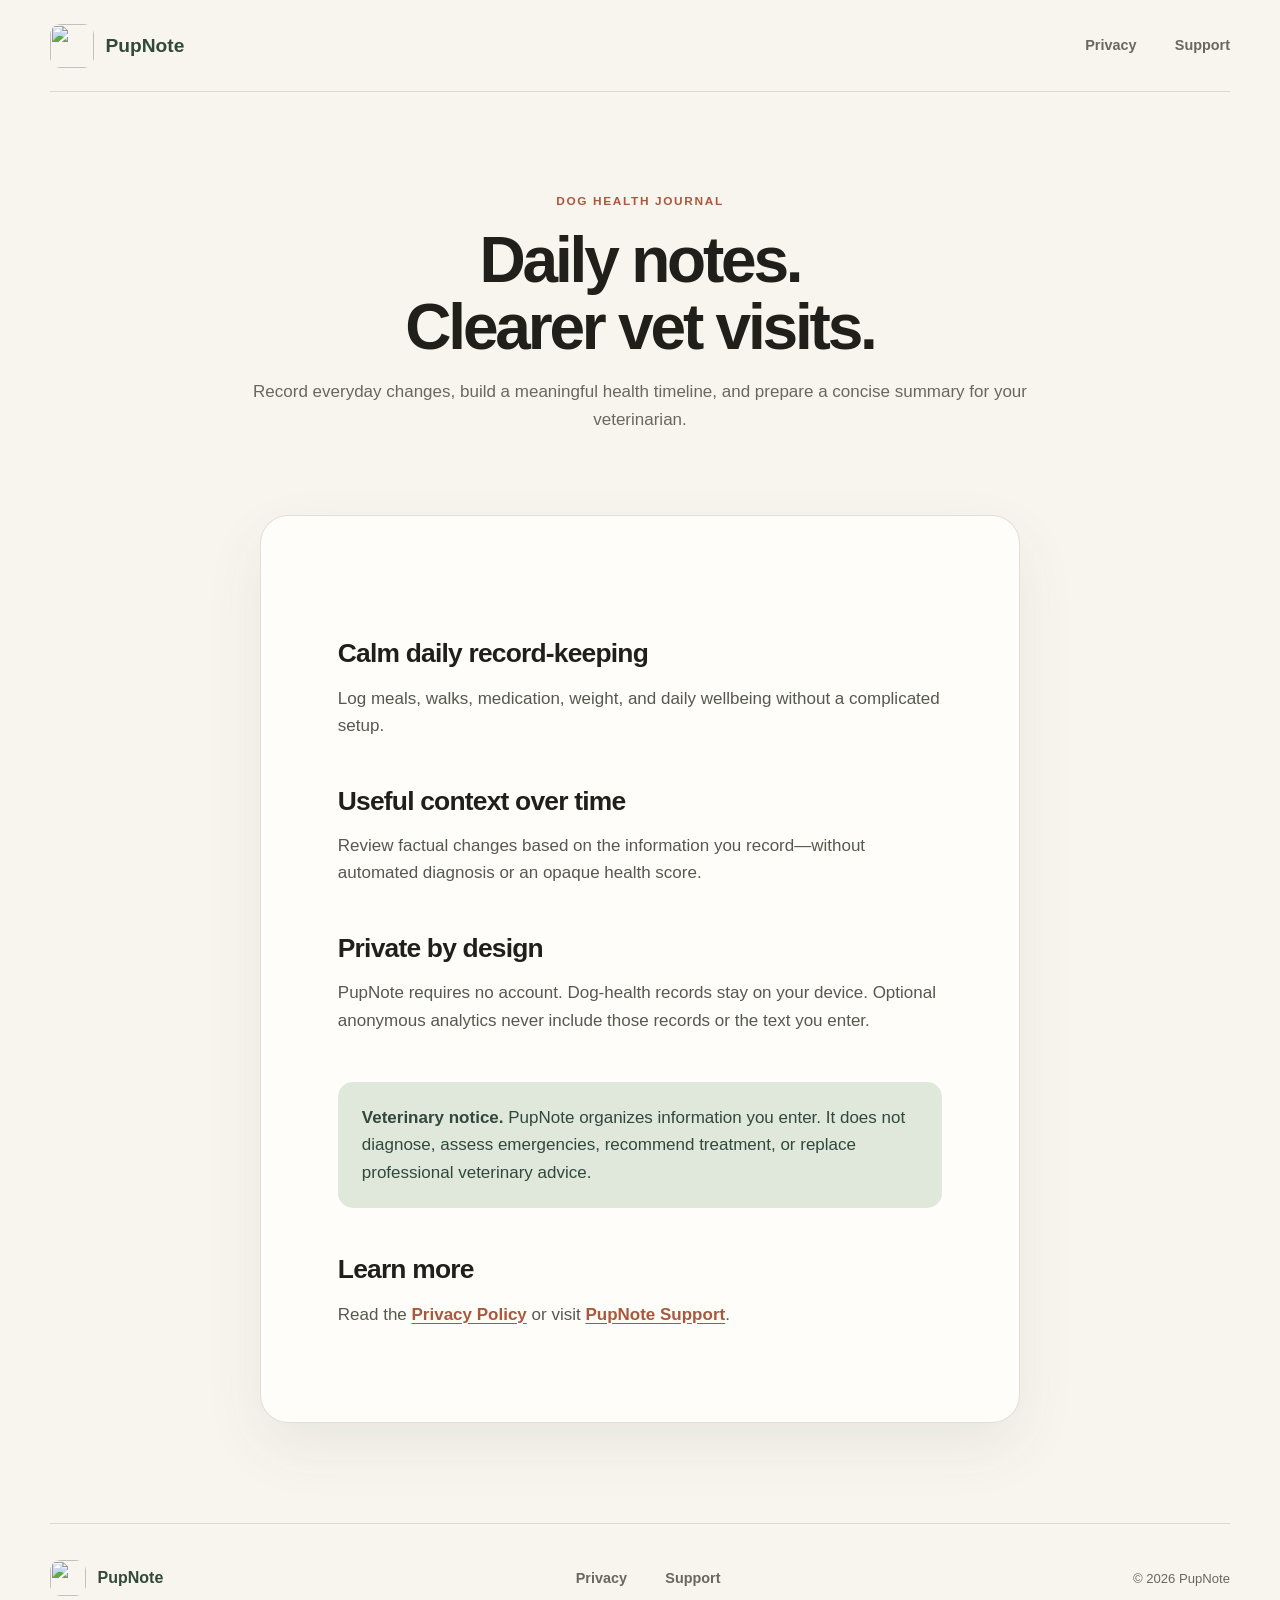
==== index.html @ dc1aa4c1 "Prep-Submission privacy and support" ====
<!doctype html>
<html lang="en">
<head>
  <meta charset="utf-8">
  <meta name="viewport" content="width=device-width, initial-scale=1">
  <meta name="theme-color" content="#f8f5ef">
  <meta name="description" content="PupNote is a calm, private dog health journal for daily notes and clearer veterinary visits.">
  <title>PupNote — Dog Health Journal</title>
  <link rel="icon" href="assets/pupnote-icon.png" type="image/png">
  <link rel="stylesheet" href="assets/styles.css">
</head>
<body>
  <a class="skip-link" href="#main">Skip to content</a>
  <header class="site-header">
    <a class="brand" href="./" aria-current="page"><img src="assets/pupnote-icon.png" alt="" width="44" height="44"><span>PupNote</span></a>
    <nav aria-label="Primary navigation"><a href="privacy/">Privacy</a><a href="support/">Support</a></nav>
  </header>
  <main id="main" class="document-shell">
    <header class="document-header">
      <p class="eyebrow">Dog health journal</p>
      <h1>Daily notes.<br>Clearer vet visits.</h1>
      <p>Record everyday changes, build a meaningful health timeline, and prepare a concise summary for your veterinarian.</p>
    </header>
    <article class="document">
      <h2>Calm daily record-keeping</h2>
      <p>Log meals, walks, medication, weight, and daily wellbeing without a complicated setup.</p>

      <h2>Useful context over time</h2>
      <p>Review factual changes based on the information you record—without automated diagnosis or an opaque health score.</p>

      <h2>Private by design</h2>
      <p>PupNote requires no account. Dog-health records stay on your device. Optional anonymous analytics never include those records or the text you enter.</p>

      <div class="note"><strong>Veterinary notice.</strong> PupNote organizes information you enter. It does not diagnose, assess emergencies, recommend treatment, or replace professional veterinary advice.</div>

      <h2>Learn more</h2>
      <p>Read the <a href="privacy/">Privacy Policy</a> or visit <a href="support/">PupNote Support</a>.</p>
    </article>
  </main>
  <footer><a class="brand footer-brand" href="./"><img src="assets/pupnote-icon.png" alt="" width="36" height="36"><span>PupNote</span></a><div class="footer-links"><a href="privacy/">Privacy</a><a href="support/">Support</a></div><p>© 2026 PupNote</p></footer>
</body>
</html>
---- assets/styles.css ----
:root{--cream:#f8f5ee;--paper:#fffdf9;--ink:#211f1a;--forest:#31483a;--sage:#718b70;--sage-soft:#dfe8da;--amber:#e69519;--amber-soft:#f8e2b7;--clay:#a9583b;--clay-soft:#f1d8cc;--muted:#69675f;--line:rgba(33,31,26,.13);--max:1180px;--display:"Avenir Next Rounded","SF Pro Rounded",-apple-system,sans-serif;--sans:-apple-system,BlinkMacSystemFont,"Segoe UI",sans-serif}
*{box-sizing:border-box}html{scroll-behavior:smooth}body{margin:0;color:var(--ink);background:var(--cream);font:17px/1.6 var(--sans);-webkit-font-smoothing:antialiased}a{color:inherit;text-underline-offset:.2em}img{display:block;max-width:100%}.skip-link{position:fixed;top:10px;left:10px;z-index:20;padding:.6rem 1rem;background:var(--ink);color:#fff;transform:translateY(-150%)}.skip-link:focus{transform:none}.site-header,footer{width:min(calc(100% - 48px),var(--max));margin:auto;display:flex;align-items:center;justify-content:space-between}.site-header{min-height:92px;border-bottom:1px solid var(--line)}.brand{display:inline-flex;align-items:center;gap:.72rem;color:var(--forest);text-decoration:none;font:750 1.2rem var(--display)}.brand img{border-radius:11px}.brand b{color:var(--amber)}.site-header nav,.footer-links{display:flex;gap:clamp(1.2rem,3vw,2.5rem)}.site-header nav a,.footer-links a{color:var(--muted);text-decoration:none;font-size:.9rem;font-weight:700}.site-header nav a:hover,.site-header nav a[aria-current=page],.footer-links a:hover{color:var(--clay)}
.hero{width:min(calc(100% - 48px),var(--max));margin:auto;min-height:760px;display:grid;grid-template-columns:1fr .85fr;align-items:center;gap:7vw;padding:70px 0 95px}.eyebrow{margin:0 0 1rem;color:var(--clay);font-size:.74rem;font-weight:850;letter-spacing:.14em;text-transform:uppercase}h1,h2,h3{font-family:var(--display);line-height:1.05}.hero h1{margin:0;font-size:clamp(4rem,8.2vw,7.1rem);letter-spacing:-.065em;font-weight:750}.hero h1 em,.closing h2 em{color:var(--amber);font-style:normal}.lede{max-width:650px;margin:2rem 0 0;color:var(--muted);font-size:clamp(1.08rem,2vw,1.32rem);line-height:1.55}.actions{display:flex;flex-wrap:wrap;align-items:center;gap:1.5rem;margin-top:2.2rem}.button{display:inline-block;padding:.92rem 1.2rem;border-radius:999px;background:var(--forest);color:#fff;font-size:.88rem;font-weight:780}.text-link{color:var(--forest);font-weight:780;text-decoration-thickness:1px}
.phone-stage{position:relative;display:grid;place-items:center;min-height:650px}.sun{position:absolute;border-radius:50%}.sun-one{width:530px;height:530px;background:var(--amber-soft)}.sun-two{width:230px;height:230px;right:-45px;top:15px;background:var(--clay-soft)}.phone{position:relative;z-index:2;width:330px;height:682px;overflow:hidden;padding:15px 18px 0;border:9px solid #282823;border-radius:47px;background:var(--paper);box-shadow:0 35px 70px rgba(49,72,58,.23),inset 0 0 0 1px #d8d5cd;font-size:11px}.phone-top{height:26px;display:flex;justify-content:space-between;align-items:flex-start;padding:0 8px;font-weight:750}.island{position:absolute;top:9px;left:50%;width:90px;height:25px;border-radius:20px;background:#252522;transform:translateX(-50%)}.app-head{display:flex;align-items:center;justify-content:space-between;margin:18px 3px 16px}.app-head p{margin:0;color:var(--muted);font-size:11px}.app-head h2{margin:2px 0 0;font-size:23px;letter-spacing:-.04em}.app-head img{width:45px;height:45px;border-radius:50%;object-fit:cover;border:3px solid #fff;box-shadow:0 2px 10px #c9c2b6}.next-card{padding:17px;border-radius:20px;background:var(--forest);color:#fff}.card-row{display:flex;justify-content:space-between;align-items:center}.mini-label,.section-label{font-size:8px;font-weight:850;letter-spacing:.12em}.status{padding:3px 7px;border-radius:20px;background:#e4eee1;color:var(--forest);font-size:8px;font-weight:800}.next-card h3{margin:17px 0 1px;font-size:19px}.next-card p{margin:0;color:#dce6de}.next-card button{width:100%;margin-top:14px;padding:9px;border:0;border-radius:10px;background:#fff;color:var(--forest);font-weight:800}.section-label{margin:17px 2px 9px;color:#827d72}.quick-grid{display:grid;grid-template-columns:repeat(4,1fr);gap:7px}.quick-grid span{height:63px;display:grid;place-items:center;padding:8px 2px;border:1px solid #ebe4d8;border-radius:14px;background:#fff;font-size:17px}.quick-grid b{font-size:8px}.care-row{display:flex;align-items:center;gap:9px;margin-bottom:7px;padding:10px;border-radius:13px;background:#f4f1e9}.care-row .care-icon{display:grid;place-items:center;width:28px;height:28px;border-radius:9px;background:var(--sage-soft);color:var(--forest);font-weight:900}.care-row .care-icon.amber{background:var(--amber-soft);color:#9d5f09}.care-row div{display:grid;flex:1}.care-row small{color:var(--muted)}.care-row time{color:var(--muted);font-size:9px}.tabbar{position:absolute;bottom:0;left:0;right:0;height:68px;display:grid;grid-template-columns:repeat(5,1fr);padding:8px 8px 4px;background:rgba(255,253,249,.96);border-top:1px solid #e8e2d7}.tabbar span{display:grid;place-items:center;color:#999287;font-size:15px}.tabbar b{font-size:7px}.tabbar .active{color:var(--amber)}
.trust-strip{display:grid;grid-template-columns:repeat(3,1fr);gap:1px;background:var(--forest);color:#fff}.trust-strip p{margin:0;padding:2rem max(1.5rem,calc((100vw - var(--max))/6));border-right:1px solid rgba(255,255,255,.15)}.trust-strip strong,.trust-strip span{display:block}.trust-strip strong{font:750 1.15rem var(--display)}.trust-strip span{margin-top:.25rem;color:#d9e3da;font-size:.86rem}.section{width:min(calc(100% - 48px),var(--max));margin:auto;padding:125px 0}.section-heading{display:grid;grid-template-columns:1.1fr .75fr;gap:7rem;align-items:end}.section-heading h2,.flow-copy h2,.privacy-callout h2,.closing h2,.document-header h1{margin:0;font-size:clamp(2.8rem,5vw,4.7rem);letter-spacing:-.05em}.section-heading>p{margin:0;color:var(--muted)}.feature-grid{display:grid;grid-template-columns:repeat(3,1fr);gap:1.3rem;margin-top:4.5rem}.feature-card{min-height:400px;padding:2rem;border-radius:28px;display:flex;flex-direction:column}.feature-card.sage{background:var(--sage-soft)}.feature-card.amber{background:var(--amber-soft)}.feature-card.clay{background:var(--clay-soft)}.number{font-size:.72rem;font-weight:850;letter-spacing:.12em;color:var(--forest)}.feature-icon{margin:auto 0 1rem;font:500 3rem var(--display)}.feature-card h3{margin:0 0 .8rem;font-size:1.9rem;letter-spacing:-.035em}.feature-card p{margin:0;color:#56584f;font-size:.94rem}.flow-section{padding:115px max(24px,calc((100vw - var(--max))/2));display:grid;grid-template-columns:1fr 1fr;gap:8rem;background:#fffdf9}.flow-copy p:last-child{max-width:500px;color:var(--muted)}.flow-list{list-style:none;margin:0;padding:0}.flow-list li{display:flex;gap:1.2rem;padding:1.5rem 0;border-bottom:1px solid var(--line)}.flow-list li>span{display:grid;place-items:center;flex:0 0 42px;height:42px;border-radius:50%;background:var(--amber-soft);color:#8c5307;font-weight:850}.flow-list strong{font:750 1.25rem var(--display)}.flow-list p{margin:.2rem 0 0;color:var(--muted);font-size:.94rem}.privacy-callout{padding:110px max(24px,calc((100vw - var(--max))/2));background:var(--sage-soft);display:grid;grid-template-columns:.8fr 1fr;gap:8rem;align-items:center}.privacy-callout>div:last-child{max-width:570px}.privacy-callout>div:last-child>p:not(.eyebrow){color:#51574f}.privacy-art{position:relative;width:min(100%,390px);aspect-ratio:1;margin:auto}.privacy-art img{width:100%;height:100%;object-fit:cover;border-radius:50%;filter:saturate(.8)}.privacy-art span{position:absolute;right:-30px;bottom:15px;display:grid;place-items:center;width:130px;height:130px;border-radius:50%;background:var(--clay);color:#fff;text-align:center;font:750 1.1rem/1.15 var(--display);transform:rotate(7deg)}.closing{padding:130px 24px;text-align:center}.closing img{margin:0 auto 1.5rem;border-radius:23px}.closing h2{max-width:720px;margin:0 auto}.closing>p:last-child{color:var(--muted)}footer{min-height:110px;border-top:1px solid var(--line);color:var(--muted);font-size:.82rem}.footer-brand{font-size:1rem}
.document-shell{padding-bottom:100px}.document-header{width:min(calc(100% - 48px),850px);margin:auto;padding:100px 0 65px;text-align:center}.document-header>p:last-child{color:var(--muted)}.document{width:min(calc(100% - 48px),760px);margin:auto;padding:clamp(2rem,6vw,5rem);background:var(--paper);border:1px solid var(--line);border-radius:28px;box-shadow:0 24px 60px rgba(49,72,58,.08)}.document .summary{margin:0 0 3rem;padding-bottom:2.5rem;border-bottom:1px solid var(--line);color:var(--forest);font:1.3rem/1.55 var(--display)}.document h2{margin:3rem 0 .75rem;font-size:1.65rem;letter-spacing:-.03em}.document p{color:#555950}.document a{color:var(--clay);font-weight:750}.note{margin-top:3rem;padding:1.4rem 1.5rem;border-radius:15px;background:var(--sage-soft);color:var(--forest)}
@media(max-width:850px){.hero{grid-template-columns:1fr;padding-top:65px}.hero-copy{text-align:center}.lede{margin-left:auto;margin-right:auto}.actions{justify-content:center}.phone-stage{min-height:700px}.trust-strip,.feature-grid,.section-heading,.flow-section,.privacy-callout{grid-template-columns:1fr}.section-heading,.flow-section,.privacy-callout{gap:2.5rem}.trust-strip p{border-right:0;border-bottom:1px solid rgba(255,255,255,.15)}.section{padding:90px 0}.feature-card{min-height:300px}.privacy-art{width:min(78vw,390px)}}
@media(max-width:580px){.site-header,footer,.hero,.section{width:min(calc(100% - 32px),var(--max))}.site-header{min-height:76px}.brand span{font-size:.95rem}.site-header nav{gap:.8rem}.site-header nav a:first-child{display:none}.hero h1{font-size:clamp(3.7rem,18vw,5.3rem)}.phone-stage{min-height:610px;transform:scale(.88);margin:-35px 0}.sun-one{width:430px;height:430px}.feature-card{min-height:275px}.privacy-art span{right:-5px;width:105px;height:105px;font-size:.9rem}footer{padding:1.5rem 0;flex-wrap:wrap;gap:1rem 2rem}footer>p{flex-basis:100%;margin:0}.document-header{padding:70px 0 45px}.document{width:min(calc(100% - 24px),760px);padding:2rem 1.35rem;border-radius:20px}}
@media(prefers-reduced-motion:reduce){html{scroll-behavior:auto}}
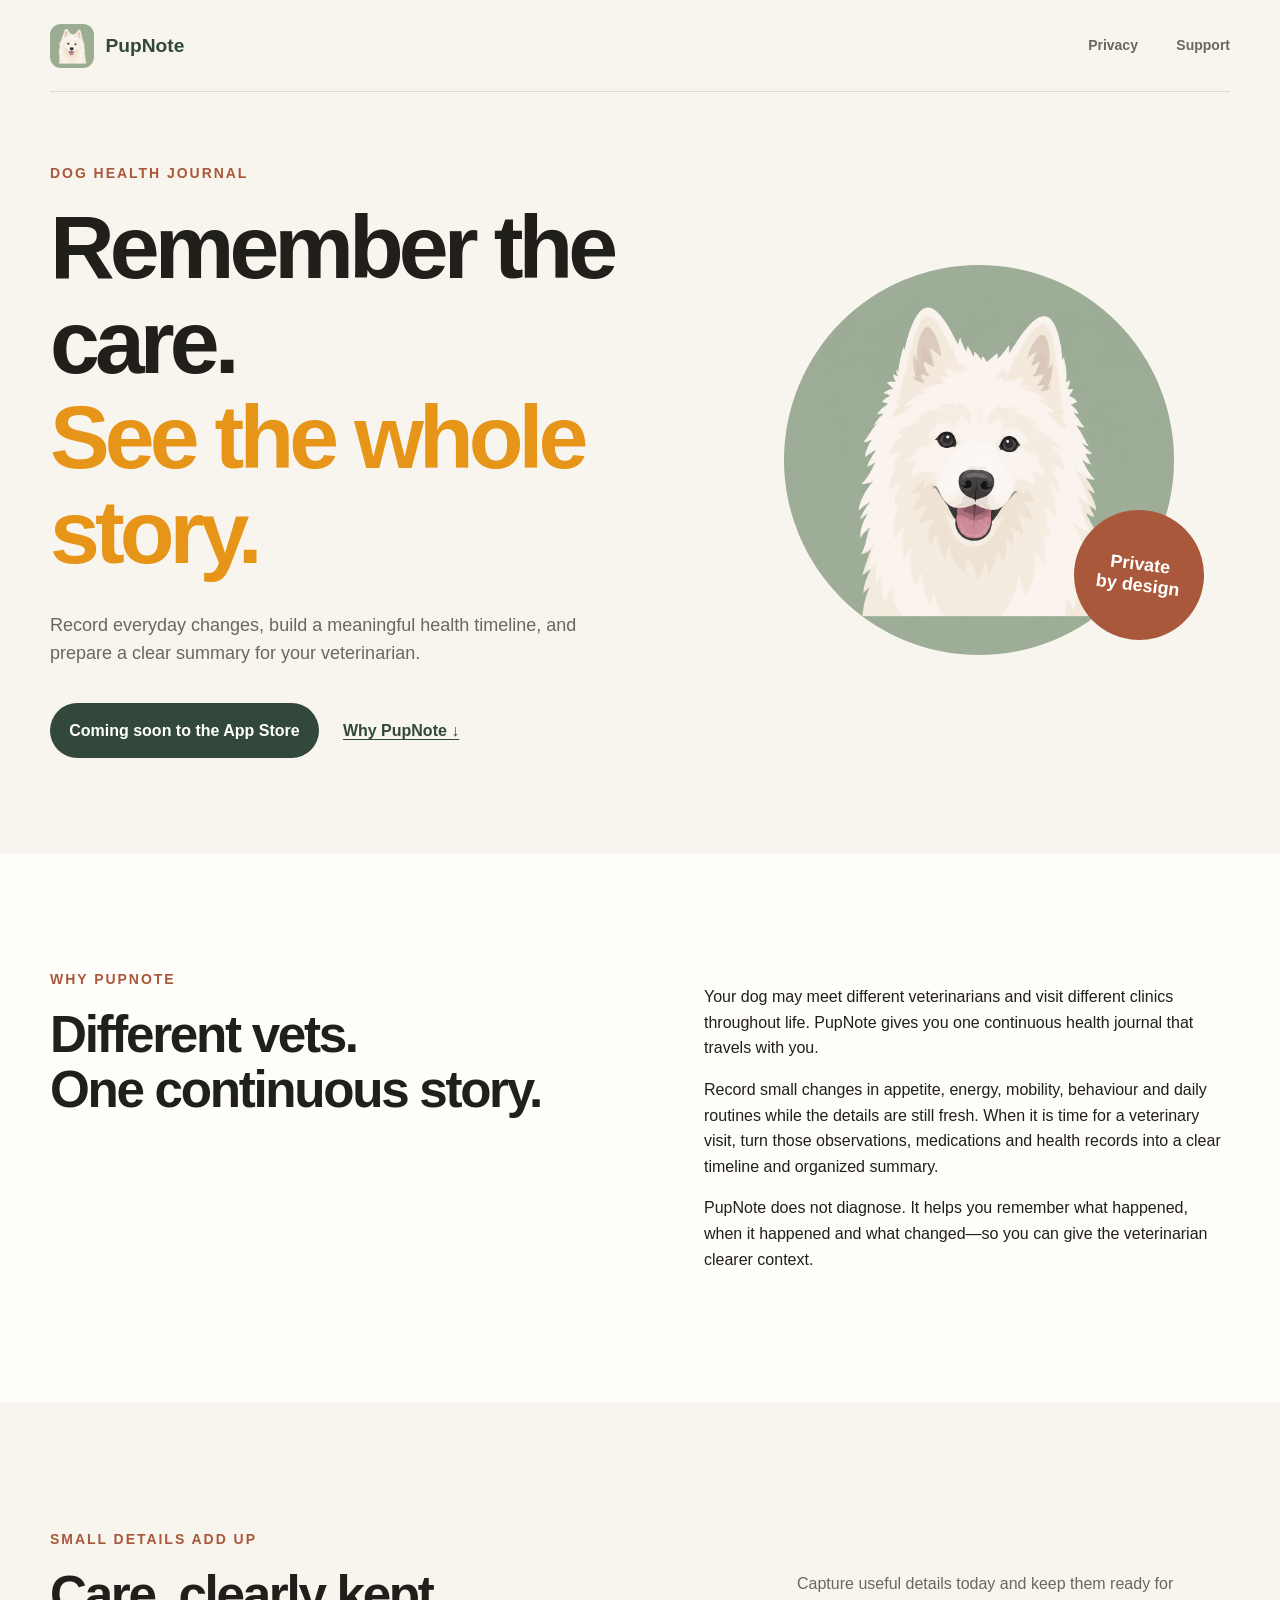
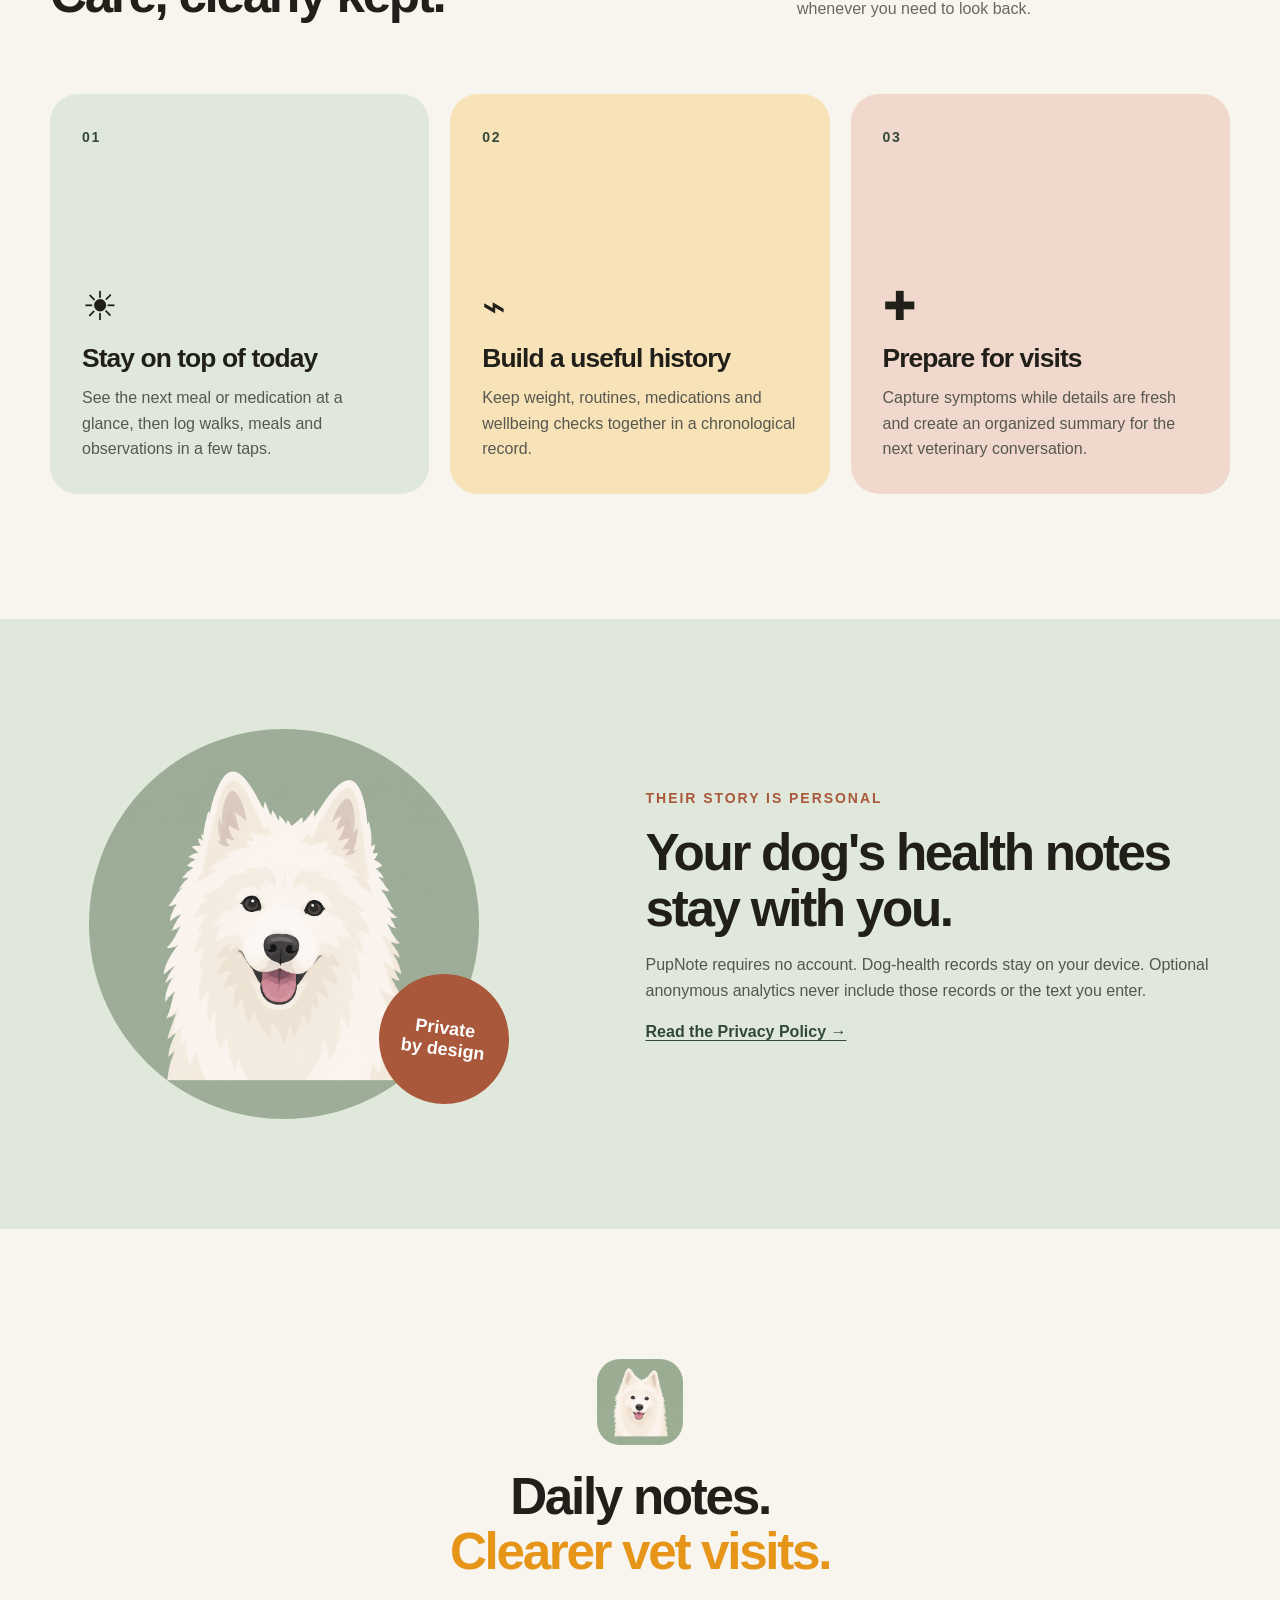
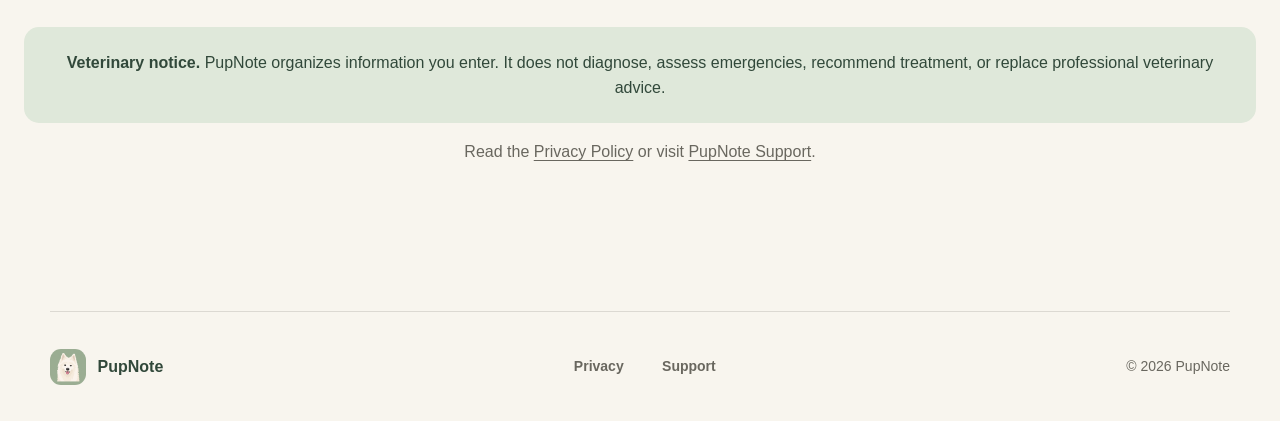
==== commit ae1164ad: "Refine PupNote landing page" ====
--- a/index.html
+++ b/index.html
@@ -15,27 +15,84 @@
     <a class="brand" href="./" aria-current="page"><img src="assets/pupnote-icon.png" alt="" width="44" height="44"><span>PupNote</span></a>
     <nav aria-label="Primary navigation"><a href="privacy/">Privacy</a><a href="support/">Support</a></nav>
   </header>
-  <main id="main" class="document-shell">
-    <header class="document-header">
-      <p class="eyebrow">Dog health journal</p>
-      <h1>Daily notes.<br>Clearer vet visits.</h1>
-      <p>Record everyday changes, build a meaningful health timeline, and prepare a concise summary for your veterinarian.</p>
-    </header>
-    <article class="document">
-      <h2>Calm daily record-keeping</h2>
-      <p>Log meals, walks, medication, weight, and daily wellbeing without a complicated setup.</p>
+  <main id="main">
+    <section class="hero" aria-labelledby="hero-title">
+      <div class="hero-copy">
+        <p class="eyebrow">Dog health journal</p>
+        <h1 id="hero-title">Remember the care.<br><em>See the whole story.</em></h1>
+        <p class="lede">Record everyday changes, build a meaningful health timeline, and prepare a clear summary for your veterinarian.</p>
+        <div class="actions">
+          <span class="button">Coming soon to the App Store</span>
+          <a class="text-link" href="#why">Why PupNote ↓</a>
+        </div>
+      </div>
+      <div class="privacy-art">
+        <img src="assets/samoyed.png" alt="Illustration of a white Samoyed">
+        <span>Private<br>by design</span>
+      </div>
+    </section>
 
-      <h2>Useful context over time</h2>
-      <p>Review factual changes based on the information you record—without automated diagnosis or an opaque health score.</p>
+    <section id="why" class="flow-section" aria-labelledby="why-title">
+      <div class="flow-copy">
+        <p class="eyebrow">Why PupNote</p>
+        <h2 id="why-title">Different vets.<br>One continuous story.</h2>
+      </div>
+      <div>
+        <p>Your dog may meet different veterinarians and visit different clinics throughout life. PupNote gives you one continuous health journal that travels with you.</p>
+        <p>Record small changes in appetite, energy, mobility, behaviour and daily routines while the details are still fresh. When it is time for a veterinary visit, turn those observations, medications and health records into a clear timeline and organized summary.</p>
+        <p>PupNote does not diagnose. It helps you remember what happened, when it happened and what changed—so you can give the veterinarian clearer context.</p>
+      </div>
+    </section>
 
-      <h2>Private by design</h2>
-      <p>PupNote requires no account. Dog-health records stay on your device. Optional anonymous analytics never include those records or the text you enter.</p>
+    <section class="section" aria-labelledby="benefits-title">
+      <div class="section-heading">
+        <div>
+          <p class="eyebrow">Small details add up</p>
+          <h2 id="benefits-title">Care, clearly kept.</h2>
+        </div>
+        <p>Capture useful details today and keep them ready for whenever you need to look back.</p>
+      </div>
+      <div class="feature-grid">
+        <article class="feature-card sage">
+          <span class="number">01</span>
+          <span class="feature-icon" aria-hidden="true">☀</span>
+          <h3>Stay on top of today</h3>
+          <p>See the next meal or medication at a glance, then log walks, meals and observations in a few taps.</p>
+        </article>
+        <article class="feature-card amber">
+          <span class="number">02</span>
+          <span class="feature-icon" aria-hidden="true">⌁</span>
+          <h3>Build a useful history</h3>
+          <p>Keep weight, routines, medications and wellbeing checks together in a chronological record.</p>
+        </article>
+        <article class="feature-card clay">
+          <span class="number">03</span>
+          <span class="feature-icon" aria-hidden="true">✚</span>
+          <h3>Prepare for visits</h3>
+          <p>Capture symptoms while details are fresh and create an organized summary for the next veterinary conversation.</p>
+        </article>
+      </div>
+    </section>
 
+    <section class="privacy-callout" aria-labelledby="privacy-title">
+      <div class="privacy-art">
+        <img src="assets/samoyed.png" alt="Illustration of a white Samoyed">
+        <span>Private<br>by design</span>
+      </div>
+      <div>
+        <p class="eyebrow">Their story is personal</p>
+        <h2 id="privacy-title">Your dog's health notes stay with you.</h2>
+        <p>PupNote requires no account. Dog-health records stay on your device. Optional anonymous analytics never include those records or the text you enter.</p>
+        <p><a class="text-link" href="privacy/">Read the Privacy Policy →</a></p>
+      </div>
+    </section>
+
+    <section class="closing" aria-labelledby="closing-title">
+      <img src="assets/pupnote-icon.png" alt="" width="86" height="86">
+      <h2 id="closing-title">Daily notes.<br><em>Clearer vet visits.</em></h2>
       <div class="note"><strong>Veterinary notice.</strong> PupNote organizes information you enter. It does not diagnose, assess emergencies, recommend treatment, or replace professional veterinary advice.</div>
-
-      <h2>Learn more</h2>
       <p>Read the <a href="privacy/">Privacy Policy</a> or visit <a href="support/">PupNote Support</a>.</p>
-    </article>
+    </section>
   </main>
   <footer><a class="brand footer-brand" href="./"><img src="assets/pupnote-icon.png" alt="" width="36" height="36"><span>PupNote</span></a><div class="footer-links"><a href="privacy/">Privacy</a><a href="support/">Support</a></div><p>© 2026 PupNote</p></footer>
 </body>
--- a/assets/styles.css
+++ b/assets/styles.css
@@ -4,6 +4,21 @@
 .phone-stage{position:relative;display:grid;place-items:center;min-height:650px}.sun{position:absolute;border-radius:50%}.sun-one{width:530px;height:530px;background:var(--amber-soft)}.sun-two{width:230px;height:230px;right:-45px;top:15px;background:var(--clay-soft)}.phone{position:relative;z-index:2;width:330px;height:682px;overflow:hidden;padding:15px 18px 0;border:9px solid #282823;border-radius:47px;background:var(--paper);box-shadow:0 35px 70px rgba(49,72,58,.23),inset 0 0 0 1px #d8d5cd;font-size:11px}.phone-top{height:26px;display:flex;justify-content:space-between;align-items:flex-start;padding:0 8px;font-weight:750}.island{position:absolute;top:9px;left:50%;width:90px;height:25px;border-radius:20px;background:#252522;transform:translateX(-50%)}.app-head{display:flex;align-items:center;justify-content:space-between;margin:18px 3px 16px}.app-head p{margin:0;color:var(--muted);font-size:11px}.app-head h2{margin:2px 0 0;font-size:23px;letter-spacing:-.04em}.app-head img{width:45px;height:45px;border-radius:50%;object-fit:cover;border:3px solid #fff;box-shadow:0 2px 10px #c9c2b6}.next-card{padding:17px;border-radius:20px;background:var(--forest);color:#fff}.card-row{display:flex;justify-content:space-between;align-items:center}.mini-label,.section-label{font-size:8px;font-weight:850;letter-spacing:.12em}.status{padding:3px 7px;border-radius:20px;background:#e4eee1;color:var(--forest);font-size:8px;font-weight:800}.next-card h3{margin:17px 0 1px;font-size:19px}.next-card p{margin:0;color:#dce6de}.next-card button{width:100%;margin-top:14px;padding:9px;border:0;border-radius:10px;background:#fff;color:var(--forest);font-weight:800}.section-label{margin:17px 2px 9px;color:#827d72}.quick-grid{display:grid;grid-template-columns:repeat(4,1fr);gap:7px}.quick-grid span{height:63px;display:grid;place-items:center;padding:8px 2px;border:1px solid #ebe4d8;border-radius:14px;background:#fff;font-size:17px}.quick-grid b{font-size:8px}.care-row{display:flex;align-items:center;gap:9px;margin-bottom:7px;padding:10px;border-radius:13px;background:#f4f1e9}.care-row .care-icon{display:grid;place-items:center;width:28px;height:28px;border-radius:9px;background:var(--sage-soft);color:var(--forest);font-weight:900}.care-row .care-icon.amber{background:var(--amber-soft);color:#9d5f09}.care-row div{display:grid;flex:1}.care-row small{color:var(--muted)}.care-row time{color:var(--muted);font-size:9px}.tabbar{position:absolute;bottom:0;left:0;right:0;height:68px;display:grid;grid-template-columns:repeat(5,1fr);padding:8px 8px 4px;background:rgba(255,253,249,.96);border-top:1px solid #e8e2d7}.tabbar span{display:grid;place-items:center;color:#999287;font-size:15px}.tabbar b{font-size:7px}.tabbar .active{color:var(--amber)}
 .trust-strip{display:grid;grid-template-columns:repeat(3,1fr);gap:1px;background:var(--forest);color:#fff}.trust-strip p{margin:0;padding:2rem max(1.5rem,calc((100vw - var(--max))/6));border-right:1px solid rgba(255,255,255,.15)}.trust-strip strong,.trust-strip span{display:block}.trust-strip strong{font:750 1.15rem var(--display)}.trust-strip span{margin-top:.25rem;color:#d9e3da;font-size:.86rem}.section{width:min(calc(100% - 48px),var(--max));margin:auto;padding:125px 0}.section-heading{display:grid;grid-template-columns:1.1fr .75fr;gap:7rem;align-items:end}.section-heading h2,.flow-copy h2,.privacy-callout h2,.closing h2,.document-header h1{margin:0;font-size:clamp(2.8rem,5vw,4.7rem);letter-spacing:-.05em}.section-heading>p{margin:0;color:var(--muted)}.feature-grid{display:grid;grid-template-columns:repeat(3,1fr);gap:1.3rem;margin-top:4.5rem}.feature-card{min-height:400px;padding:2rem;border-radius:28px;display:flex;flex-direction:column}.feature-card.sage{background:var(--sage-soft)}.feature-card.amber{background:var(--amber-soft)}.feature-card.clay{background:var(--clay-soft)}.number{font-size:.72rem;font-weight:850;letter-spacing:.12em;color:var(--forest)}.feature-icon{margin:auto 0 1rem;font:500 3rem var(--display)}.feature-card h3{margin:0 0 .8rem;font-size:1.9rem;letter-spacing:-.035em}.feature-card p{margin:0;color:#56584f;font-size:.94rem}.flow-section{padding:115px max(24px,calc((100vw - var(--max))/2));display:grid;grid-template-columns:1fr 1fr;gap:8rem;background:#fffdf9}.flow-copy p:last-child{max-width:500px;color:var(--muted)}.flow-list{list-style:none;margin:0;padding:0}.flow-list li{display:flex;gap:1.2rem;padding:1.5rem 0;border-bottom:1px solid var(--line)}.flow-list li>span{display:grid;place-items:center;flex:0 0 42px;height:42px;border-radius:50%;background:var(--amber-soft);color:#8c5307;font-weight:850}.flow-list strong{font:750 1.25rem var(--display)}.flow-list p{margin:.2rem 0 0;color:var(--muted);font-size:.94rem}.privacy-callout{padding:110px max(24px,calc((100vw - var(--max))/2));background:var(--sage-soft);display:grid;grid-template-columns:.8fr 1fr;gap:8rem;align-items:center}.privacy-callout>div:last-child{max-width:570px}.privacy-callout>div:last-child>p:not(.eyebrow){color:#51574f}.privacy-art{position:relative;width:min(100%,390px);aspect-ratio:1;margin:auto}.privacy-art img{width:100%;height:100%;object-fit:cover;border-radius:50%;filter:saturate(.8)}.privacy-art span{position:absolute;right:-30px;bottom:15px;display:grid;place-items:center;width:130px;height:130px;border-radius:50%;background:var(--clay);color:#fff;text-align:center;font:750 1.1rem/1.15 var(--display);transform:rotate(7deg)}.closing{padding:130px 24px;text-align:center}.closing img{margin:0 auto 1.5rem;border-radius:23px}.closing h2{max-width:720px;margin:0 auto}.closing>p:last-child{color:var(--muted)}footer{min-height:110px;border-top:1px solid var(--line);color:var(--muted);font-size:.82rem}.footer-brand{font-size:1rem}
 .document-shell{padding-bottom:100px}.document-header{width:min(calc(100% - 48px),850px);margin:auto;padding:100px 0 65px;text-align:center}.document-header>p:last-child{color:var(--muted)}.document{width:min(calc(100% - 48px),760px);margin:auto;padding:clamp(2rem,6vw,5rem);background:var(--paper);border:1px solid var(--line);border-radius:28px;box-shadow:0 24px 60px rgba(49,72,58,.08)}.document .summary{margin:0 0 3rem;padding-bottom:2.5rem;border-bottom:1px solid var(--line);color:var(--forest);font:1.3rem/1.55 var(--display)}.document h2{margin:3rem 0 .75rem;font-size:1.65rem;letter-spacing:-.03em}.document p{color:#555950}.document a{color:var(--clay);font-weight:750}.note{margin-top:3rem;padding:1.4rem 1.5rem;border-radius:15px;background:var(--sage-soft);color:var(--forest)}
-@media(max-width:850px){.hero{grid-template-columns:1fr;padding-top:65px}.hero-copy{text-align:center}.lede{margin-left:auto;margin-right:auto}.actions{justify-content:center}.phone-stage{min-height:700px}.trust-strip,.feature-grid,.section-heading,.flow-section,.privacy-callout{grid-template-columns:1fr}.section-heading,.flow-section,.privacy-callout{gap:2.5rem}.trust-strip p{border-right:0;border-bottom:1px solid rgba(255,255,255,.15)}.section{padding:90px 0}.feature-card{min-height:300px}.privacy-art{width:min(78vw,390px)}}
-@media(max-width:580px){.site-header,footer,.hero,.section{width:min(calc(100% - 32px),var(--max))}.site-header{min-height:76px}.brand span{font-size:.95rem}.site-header nav{gap:.8rem}.site-header nav a:first-child{display:none}.hero h1{font-size:clamp(3.7rem,18vw,5.3rem)}.phone-stage{min-height:610px;transform:scale(.88);margin:-35px 0}.sun-one{width:430px;height:430px}.feature-card{min-height:275px}.privacy-art span{right:-5px;width:105px;height:105px;font-size:.9rem}footer{padding:1.5rem 0;flex-wrap:wrap;gap:1rem 2rem}footer>p{flex-basis:100%;margin:0}.document-header{padding:70px 0 45px}.document{width:min(calc(100% - 24px),760px);padding:2rem 1.35rem;border-radius:20px}}
+@media(max-width:850px){.hero{grid-template-columns:1fr;padding-top:65px}.hero-copy{text-align:center}.lede{margin-left:auto;margin-right:auto}.actions{justify-content:center}.phone-stage{min-height:700px}.trust-strip,.feature-grid,.section-heading,.flow-section,.privacy-callout{grid-template-columns:1fr}.section-heading,.flow-section,.privacy-callout{gap:2.5rem}.trust-strip p{border-right:0;border-bottom:1px solid rgba(255,255,255,.15)}.section{padding:90px 0}.feature-grid{gap:1rem;margin-top:3rem}.feature-card{min-height:0}.feature-icon{margin:2.5rem 0 1rem}.privacy-art{width:min(78vw,390px)}}
+@media(max-width:580px){.site-header,footer,.hero,.section{width:min(calc(100% - 32px),var(--max))}.site-header{min-height:76px}.brand span{font-size:.95rem}.site-header nav{gap:.8rem}.site-header nav a:first-child{display:none}.hero h1{font-size:clamp(3.7rem,18vw,5.3rem)}.phone-stage{min-height:610px;transform:scale(.88);margin:-35px 0}.sun-one{width:430px;height:430px}.feature-card{padding:1.6rem}.feature-icon{margin:1.75rem 0 .8rem}.privacy-art span{right:-5px;width:105px;height:105px;font-size:.9rem}footer{padding:1.5rem 0;flex-wrap:wrap;gap:1rem 2rem}footer>p{flex-basis:100%;margin:0}.document-header{padding:70px 0 45px}.document{width:min(calc(100% - 24px),760px);padding:2rem 1.35rem;border-radius:20px}}
+/* Unified type scale: small label, body, lead, card heading, section heading, hero. */
+body{font-size:16px}
+.eyebrow,.number,.site-header nav a,.footer-links a,footer{font-size:.875rem}
+.hero{min-height:700px}
+.hero h1{font-size:clamp(3.4rem,7vw,6rem);line-height:1.06;letter-spacing:-.055em}
+.lede{font-size:1.125rem}
+.button,.text-link{font-size:1rem;font-weight:750}
+.section-heading h2,.flow-copy h2,.privacy-callout h2,.closing h2,.document-header h1{font-size:clamp(2.35rem,4vw,3.75rem);line-height:1.08;letter-spacing:-.045em}
+.feature-card h3,.document h2{font-size:1.65rem}
+.feature-card p,.flow-list p{font-size:1rem}
+.feature-icon{font-size:2.5rem}
+.flow-list strong,.trust-strip strong,.privacy-art span{font-size:1.125rem}
+.document .summary{font-size:1.125rem}
+
+@media(max-width:580px){.hero h1{font-size:clamp(3rem,14vw,4.2rem)}.button,.text-link{font-size:1rem}.privacy-art span{font-size:.875rem}}
 @media(prefers-reduced-motion:reduce){html{scroll-behavior:auto}}
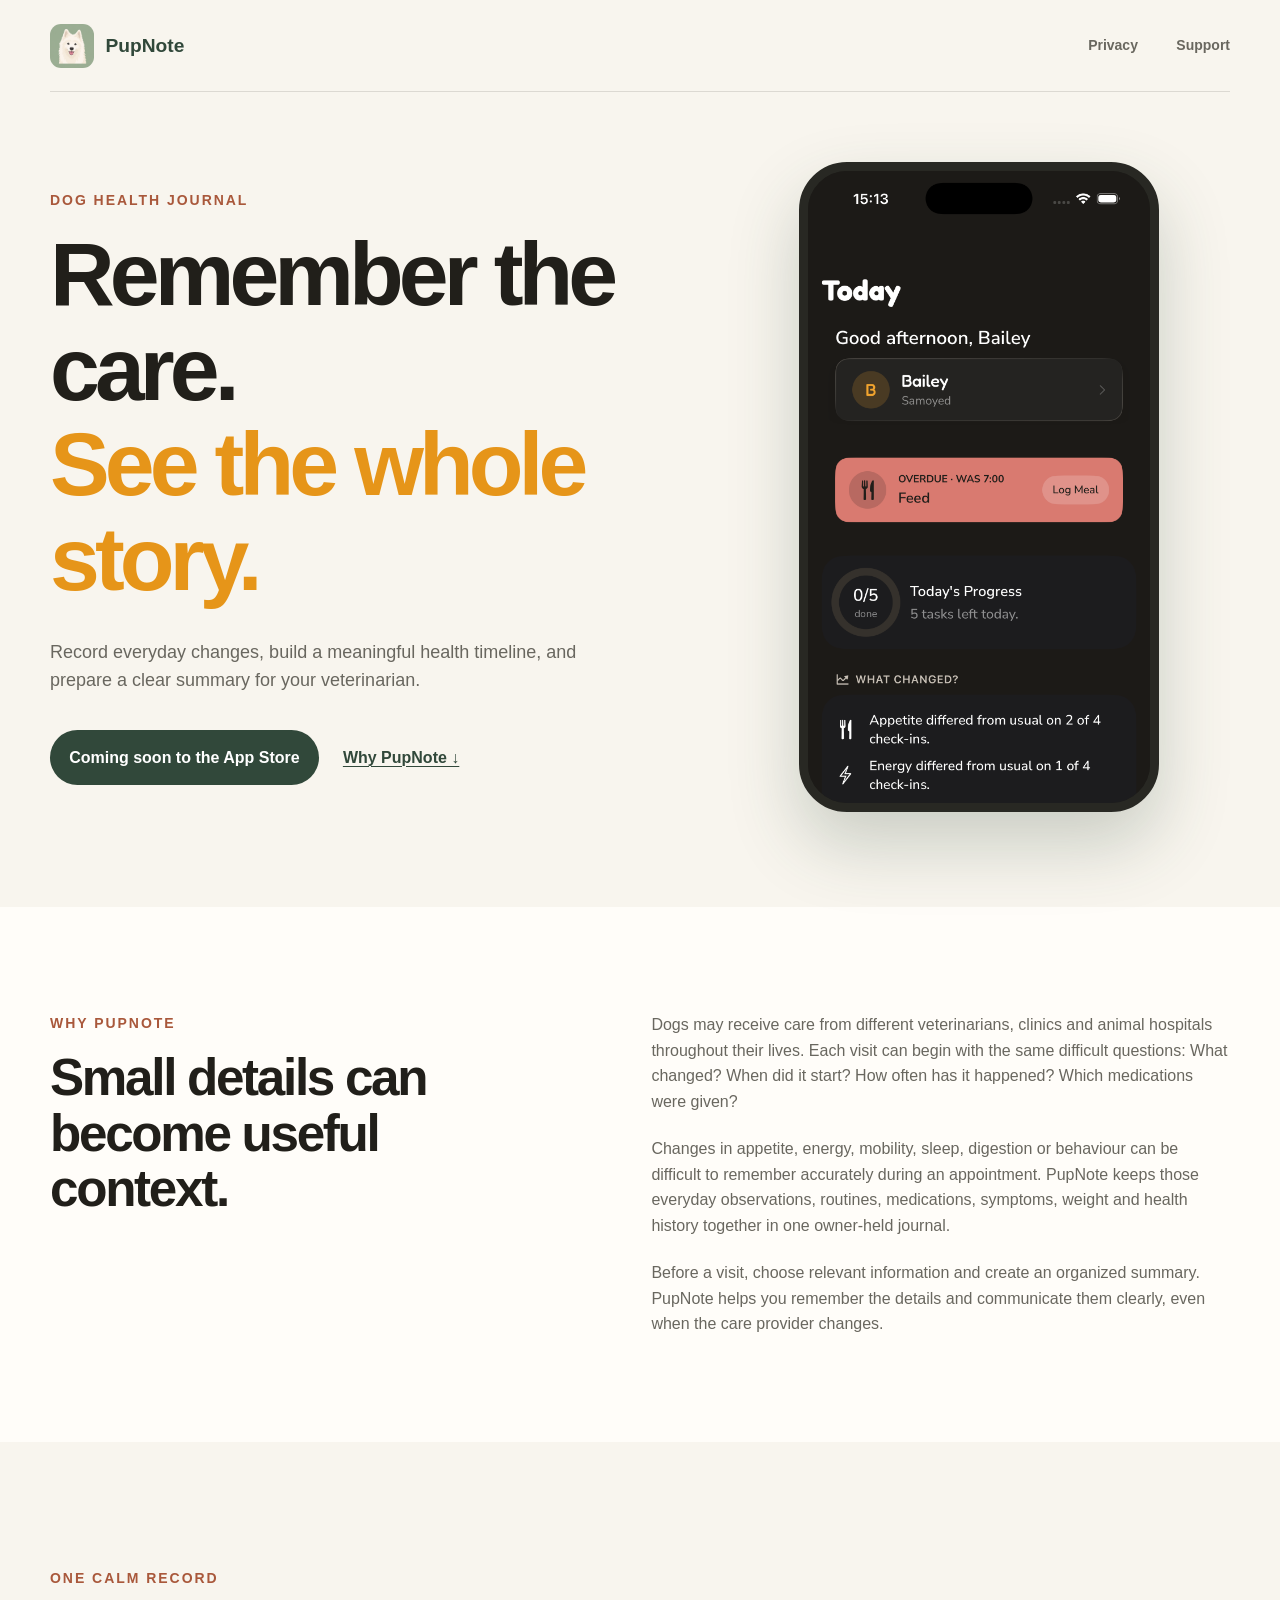
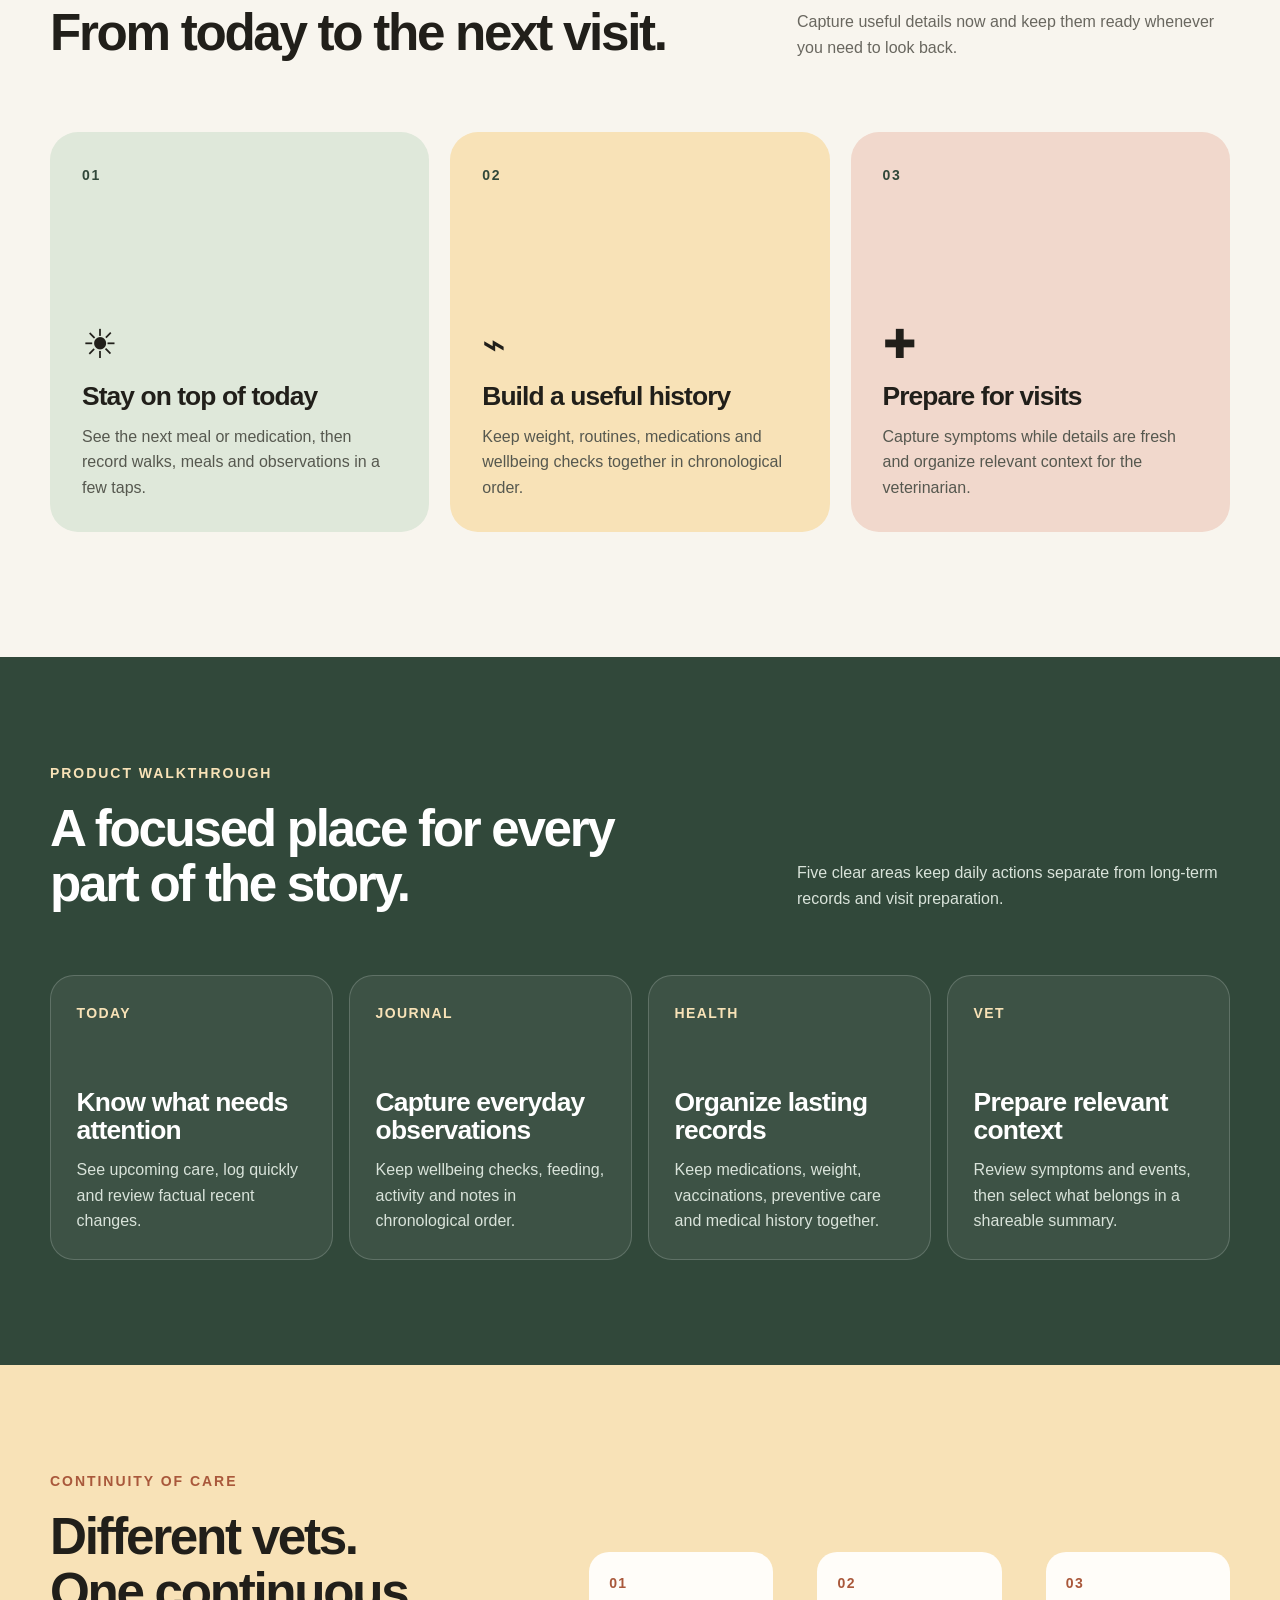
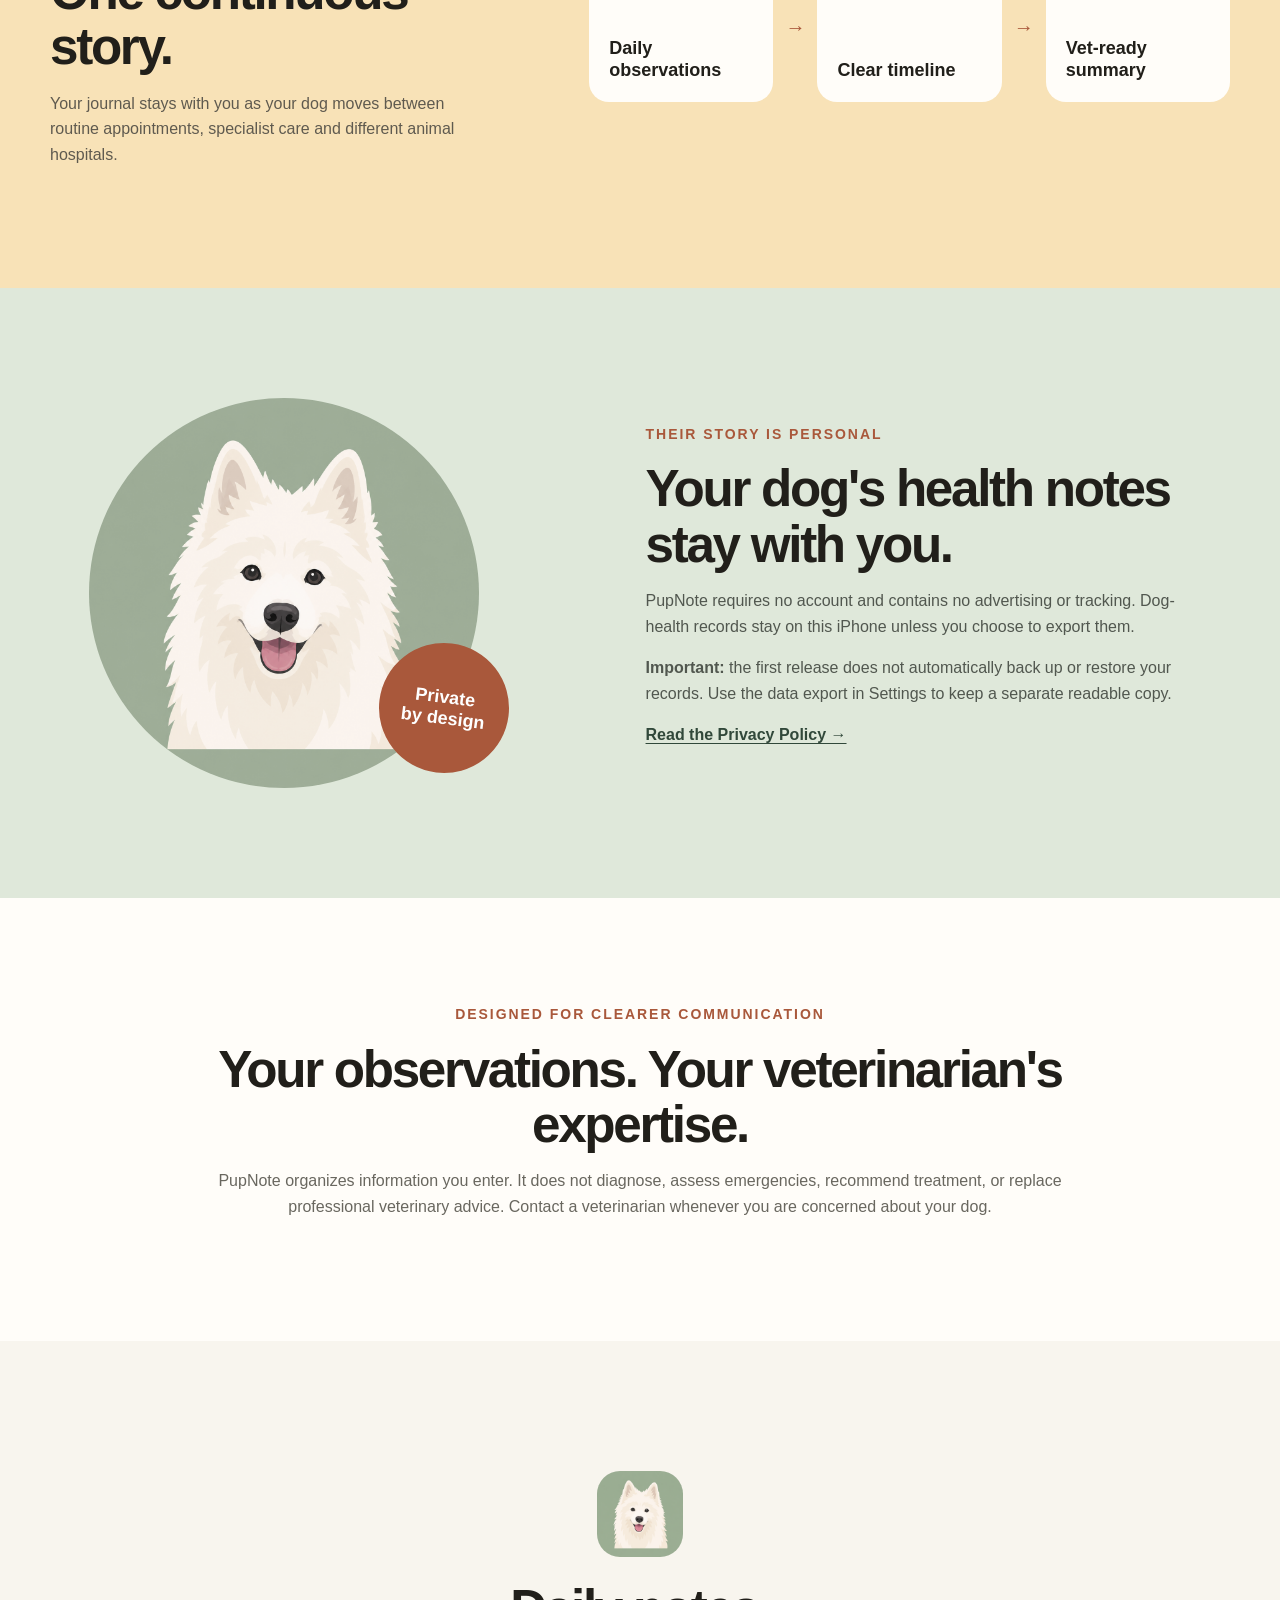
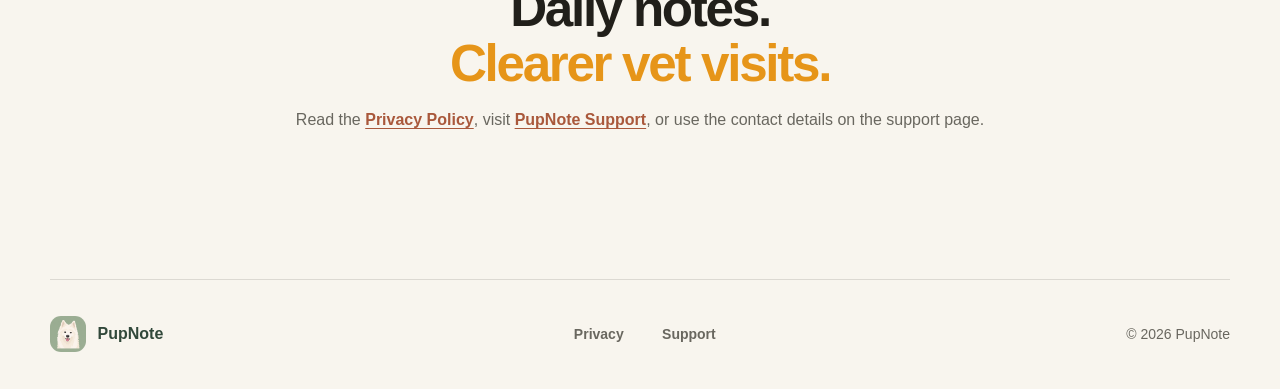
==== commit 97924f30: "Align landing page with product story" ====
--- a/index.html
+++ b/index.html
@@ -16,6 +16,7 @@
     <nav aria-label="Primary navigation"><a href="privacy/">Privacy</a><a href="support/">Support</a></nav>
   </header>
   <main id="main">
+    <!-- 1. Hero -->
     <section class="hero" aria-labelledby="hero-title">
       <div class="hero-copy">
         <p class="eyebrow">Dog health journal</p>
@@ -26,72 +27,89 @@
           <a class="text-link" href="#why">Why PupNote ↓</a>
         </div>
       </div>
-      <div class="privacy-art">
-        <img src="assets/samoyed.png" alt="Illustration of a white Samoyed">
-        <span>Private<br>by design</span>
+      <figure class="device-shot hero-device">
+        <img src="assets/pupnote-today.png" alt="PupNote Today screen showing Bailey's care, progress and recent wellbeing changes">
+      </figure>
+    </section>
+
+    <!-- 2. Why PupNote -->
+    <section id="why" class="story-section" aria-labelledby="why-title">
+      <div class="story-heading">
+        <p class="eyebrow">Why PupNote</p>
+        <h2 id="why-title">Small details can become useful context.</h2>
+      </div>
+      <div class="story-copy">
+        <p>Dogs may receive care from different veterinarians, clinics and animal hospitals throughout their lives. Each visit can begin with the same difficult questions: What changed? When did it start? How often has it happened? Which medications were given?</p>
+        <p>Changes in appetite, energy, mobility, sleep, digestion or behaviour can be difficult to remember accurately during an appointment. PupNote keeps those everyday observations, routines, medications, symptoms, weight and health history together in one owner-held journal.</p>
+        <p>Before a visit, choose relevant information and create an organized summary. PupNote helps you remember the details and communicate them clearly, even when the care provider changes.</p>
       </div>
     </section>
 
-    <section id="why" class="flow-section" aria-labelledby="why-title">
-      <div class="flow-copy">
-        <p class="eyebrow">Why PupNote</p>
-        <h2 id="why-title">Different vets.<br>One continuous story.</h2>
+    <!-- 3. Three values -->
+    <section class="section" aria-labelledby="benefits-title">
+      <div class="section-heading">
+        <div><p class="eyebrow">One calm record</p><h2 id="benefits-title">From today to the next visit.</h2></div>
+        <p>Capture useful details now and keep them ready whenever you need to look back.</p>
       </div>
-      <div>
-        <p>Your dog may meet different veterinarians and visit different clinics throughout life. PupNote gives you one continuous health journal that travels with you.</p>
-        <p>Record small changes in appetite, energy, mobility, behaviour and daily routines while the details are still fresh. When it is time for a veterinary visit, turn those observations, medications and health records into a clear timeline and organized summary.</p>
-        <p>PupNote does not diagnose. It helps you remember what happened, when it happened and what changed—so you can give the veterinarian clearer context.</p>
+      <div class="feature-grid">
+        <article class="feature-card sage"><span class="number">01</span><span class="feature-icon" aria-hidden="true">☀</span><h3>Stay on top of today</h3><p>See the next meal or medication, then record walks, meals and observations in a few taps.</p></article>
+        <article class="feature-card amber"><span class="number">02</span><span class="feature-icon" aria-hidden="true">⌁</span><h3>Build a useful history</h3><p>Keep weight, routines, medications and wellbeing checks together in chronological order.</p></article>
+        <article class="feature-card clay"><span class="number">03</span><span class="feature-icon" aria-hidden="true">✚</span><h3>Prepare for visits</h3><p>Capture symptoms while details are fresh and organize relevant context for the veterinarian.</p></article>
       </div>
     </section>
 
-    <section class="section" aria-labelledby="benefits-title">
+    <!-- 4. Product walkthrough -->
+    <section class="walkthrough-section" aria-labelledby="walkthrough-title">
       <div class="section-heading">
-        <div>
-          <p class="eyebrow">Small details add up</p>
-          <h2 id="benefits-title">Care, clearly kept.</h2>
-        </div>
-        <p>Capture useful details today and keep them ready for whenever you need to look back.</p>
+        <div><p class="eyebrow">Product walkthrough</p><h2 id="walkthrough-title">A focused place for every part of the story.</h2></div>
+        <p>Five clear areas keep daily actions separate from long-term records and visit preparation.</p>
       </div>
-      <div class="feature-grid">
-        <article class="feature-card sage">
-          <span class="number">01</span>
-          <span class="feature-icon" aria-hidden="true">☀</span>
-          <h3>Stay on top of today</h3>
-          <p>See the next meal or medication at a glance, then log walks, meals and observations in a few taps.</p>
-        </article>
-        <article class="feature-card amber">
-          <span class="number">02</span>
-          <span class="feature-icon" aria-hidden="true">⌁</span>
-          <h3>Build a useful history</h3>
-          <p>Keep weight, routines, medications and wellbeing checks together in a chronological record.</p>
-        </article>
-        <article class="feature-card clay">
-          <span class="number">03</span>
-          <span class="feature-icon" aria-hidden="true">✚</span>
-          <h3>Prepare for visits</h3>
-          <p>Capture symptoms while details are fresh and create an organized summary for the next veterinary conversation.</p>
-        </article>
+      <div class="walkthrough-grid">
+        <article><span>Today</span><h3>Know what needs attention</h3><p>See upcoming care, log quickly and review factual recent changes.</p></article>
+        <article><span>Journal</span><h3>Capture everyday observations</h3><p>Keep wellbeing checks, feeding, activity and notes in chronological order.</p></article>
+        <article><span>Health</span><h3>Organize lasting records</h3><p>Keep medications, weight, vaccinations, preventive care and medical history together.</p></article>
+        <article><span>Vet</span><h3>Prepare relevant context</h3><p>Review symptoms and events, then select what belongs in a shareable summary.</p></article>
       </div>
     </section>
 
+    <!-- 5. Continuity -->
+    <section class="continuity-section" aria-labelledby="continuity-title">
+      <div>
+        <p class="eyebrow">Continuity of care</p>
+        <h2 id="continuity-title">Different vets.<br>One continuous story.</h2>
+        <p>Your journal stays with you as your dog moves between routine appointments, specialist care and different animal hospitals.</p>
+      </div>
+      <div class="continuity-flow" aria-label="Daily observations become a timeline and a vet-ready summary">
+        <div><span>01</span><strong>Daily observations</strong></div><b aria-hidden="true">→</b>
+        <div><span>02</span><strong>Clear timeline</strong></div><b aria-hidden="true">→</b>
+        <div><span>03</span><strong>Vet-ready summary</strong></div>
+      </div>
+    </section>
+
+    <!-- 6. Privacy -->
     <section class="privacy-callout" aria-labelledby="privacy-title">
-      <div class="privacy-art">
-        <img src="assets/samoyed.png" alt="Illustration of a white Samoyed">
-        <span>Private<br>by design</span>
-      </div>
+      <div class="privacy-art"><img src="assets/samoyed.png" alt="Illustration of a white Samoyed"><span>Private<br>by design</span></div>
       <div>
         <p class="eyebrow">Their story is personal</p>
         <h2 id="privacy-title">Your dog's health notes stay with you.</h2>
-        <p>PupNote requires no account. Dog-health records stay on your device. Optional anonymous analytics never include those records or the text you enter.</p>
+        <p>PupNote requires no account and contains no advertising or tracking. Dog-health records stay on this iPhone unless you choose to export them.</p>
+        <p><strong>Important:</strong> the first release does not automatically back up or restore your records. Use the data export in Settings to keep a separate readable copy.</p>
         <p><a class="text-link" href="privacy/">Read the Privacy Policy →</a></p>
       </div>
     </section>
 
+    <!-- 7. Safety -->
+    <section class="safety-section" aria-labelledby="safety-title">
+      <p class="eyebrow">Designed for clearer communication</p>
+      <h2 id="safety-title">Your observations. Your veterinarian's expertise.</h2>
+      <p>PupNote organizes information you enter. It does not diagnose, assess emergencies, recommend treatment, or replace professional veterinary advice. Contact a veterinarian whenever you are concerned about your dog.</p>
+    </section>
+
+    <!-- 8. Support and policy links -->
     <section class="closing" aria-labelledby="closing-title">
       <img src="assets/pupnote-icon.png" alt="" width="86" height="86">
       <h2 id="closing-title">Daily notes.<br><em>Clearer vet visits.</em></h2>
-      <div class="note"><strong>Veterinary notice.</strong> PupNote organizes information you enter. It does not diagnose, assess emergencies, recommend treatment, or replace professional veterinary advice.</div>
-      <p>Read the <a href="privacy/">Privacy Policy</a> or visit <a href="support/">PupNote Support</a>.</p>
+      <p>Read the <a href="privacy/">Privacy Policy</a>, visit <a href="support/">PupNote Support</a>, or use the contact details on the support page.</p>
     </section>
   </main>
   <footer><a class="brand footer-brand" href="./"><img src="assets/pupnote-icon.png" alt="" width="36" height="36"><span>PupNote</span></a><div class="footer-links"><a href="privacy/">Privacy</a><a href="support/">Support</a></div><p>© 2026 PupNote</p></footer>
--- a/assets/styles.css
+++ b/assets/styles.css
@@ -20,5 +20,35 @@
 .flow-list strong,.trust-strip strong,.privacy-art span{font-size:1.125rem}
 .document .summary{font-size:1.125rem}
 
+/* Landing-page narrative sections. */
+.device-shot{margin:0 auto;width:min(100%,360px);height:650px;overflow:hidden;border:9px solid #282823;border-radius:48px;background:#1d1c19;box-shadow:0 32px 70px rgba(49,72,58,.23)}
+.device-shot img{width:100%;height:100%;object-fit:cover;object-position:top}
+.story-section,.walkthrough-section,.continuity-section,.safety-section{padding:105px max(24px,calc((100vw - var(--max))/2))}
+.story-section{display:grid;grid-template-columns:.9fr 1.1fr;gap:8rem;background:var(--paper)}
+.story-heading h2,.continuity-section h2,.safety-section h2{margin:0;font-size:clamp(2.35rem,4vw,3.75rem);line-height:1.08;letter-spacing:-.045em}
+.story-copy p{margin:0 0 1.35rem;color:var(--muted)}
+.story-copy p:last-child{margin-bottom:0}
+.walkthrough-section{background:var(--forest);color:#fff}
+.walkthrough-section .section-heading>p{color:#d9e3da}
+.walkthrough-section .eyebrow{color:var(--amber-soft)}
+.walkthrough-grid{display:grid;grid-template-columns:repeat(4,1fr);gap:1rem;margin-top:4rem}
+.walkthrough-grid article{min-height:285px;padding:1.6rem;display:flex;flex-direction:column;border:1px solid rgba(255,255,255,.18);border-radius:24px;background:rgba(255,255,255,.06)}
+.walkthrough-grid span{color:var(--amber-soft);font-size:.875rem;font-weight:800;letter-spacing:.1em;text-transform:uppercase}
+.walkthrough-grid h3{margin:auto 0 .8rem;font-size:1.65rem;letter-spacing:-.03em}
+.walkthrough-grid p{margin:0;color:#d9e3da}
+.continuity-section{display:grid;grid-template-columns:.8fr 1.2fr;gap:7rem;align-items:center;background:var(--amber-soft)}
+.continuity-section>div:first-child>p:last-child{color:#5f5a4f}
+.continuity-flow{display:grid;grid-template-columns:1fr auto 1fr auto 1fr;align-items:center;gap:.75rem}
+.continuity-flow div{min-height:150px;padding:1.25rem;display:flex;flex-direction:column;justify-content:space-between;border-radius:20px;background:var(--paper)}
+.continuity-flow span{color:var(--clay);font-size:.875rem;font-weight:800;letter-spacing:.1em}
+.continuity-flow strong{font:750 1.125rem/1.25 var(--display)}
+.continuity-flow b{color:var(--clay);font-size:1.25rem}
+.safety-section{max-width:none;text-align:center;background:var(--paper)}
+.safety-section h2,.safety-section>p:last-child{max-width:850px;margin-left:auto;margin-right:auto}
+.safety-section>p:last-child{color:var(--muted)}
+.closing a{color:var(--clay);font-weight:750}
+
 @media(max-width:580px){.hero h1{font-size:clamp(3rem,14vw,4.2rem)}.button,.text-link{font-size:1rem}.privacy-art span{font-size:.875rem}}
+@media(max-width:900px){.story-section,.continuity-section{grid-template-columns:1fr;gap:2.5rem}.walkthrough-grid{grid-template-columns:repeat(2,1fr)}.continuity-flow{grid-template-columns:1fr}.continuity-flow b{transform:rotate(90deg);text-align:center}.hero-device{height:620px}}
+@media(max-width:580px){.story-section,.walkthrough-section,.continuity-section,.safety-section{padding:78px 20px}.walkthrough-grid{grid-template-columns:1fr;margin-top:2.5rem}.walkthrough-grid article{min-height:230px}.device-shot{height:570px;border-width:7px;border-radius:40px}.continuity-flow div{min-height:125px}}
 @media(prefers-reduced-motion:reduce){html{scroll-behavior:auto}}
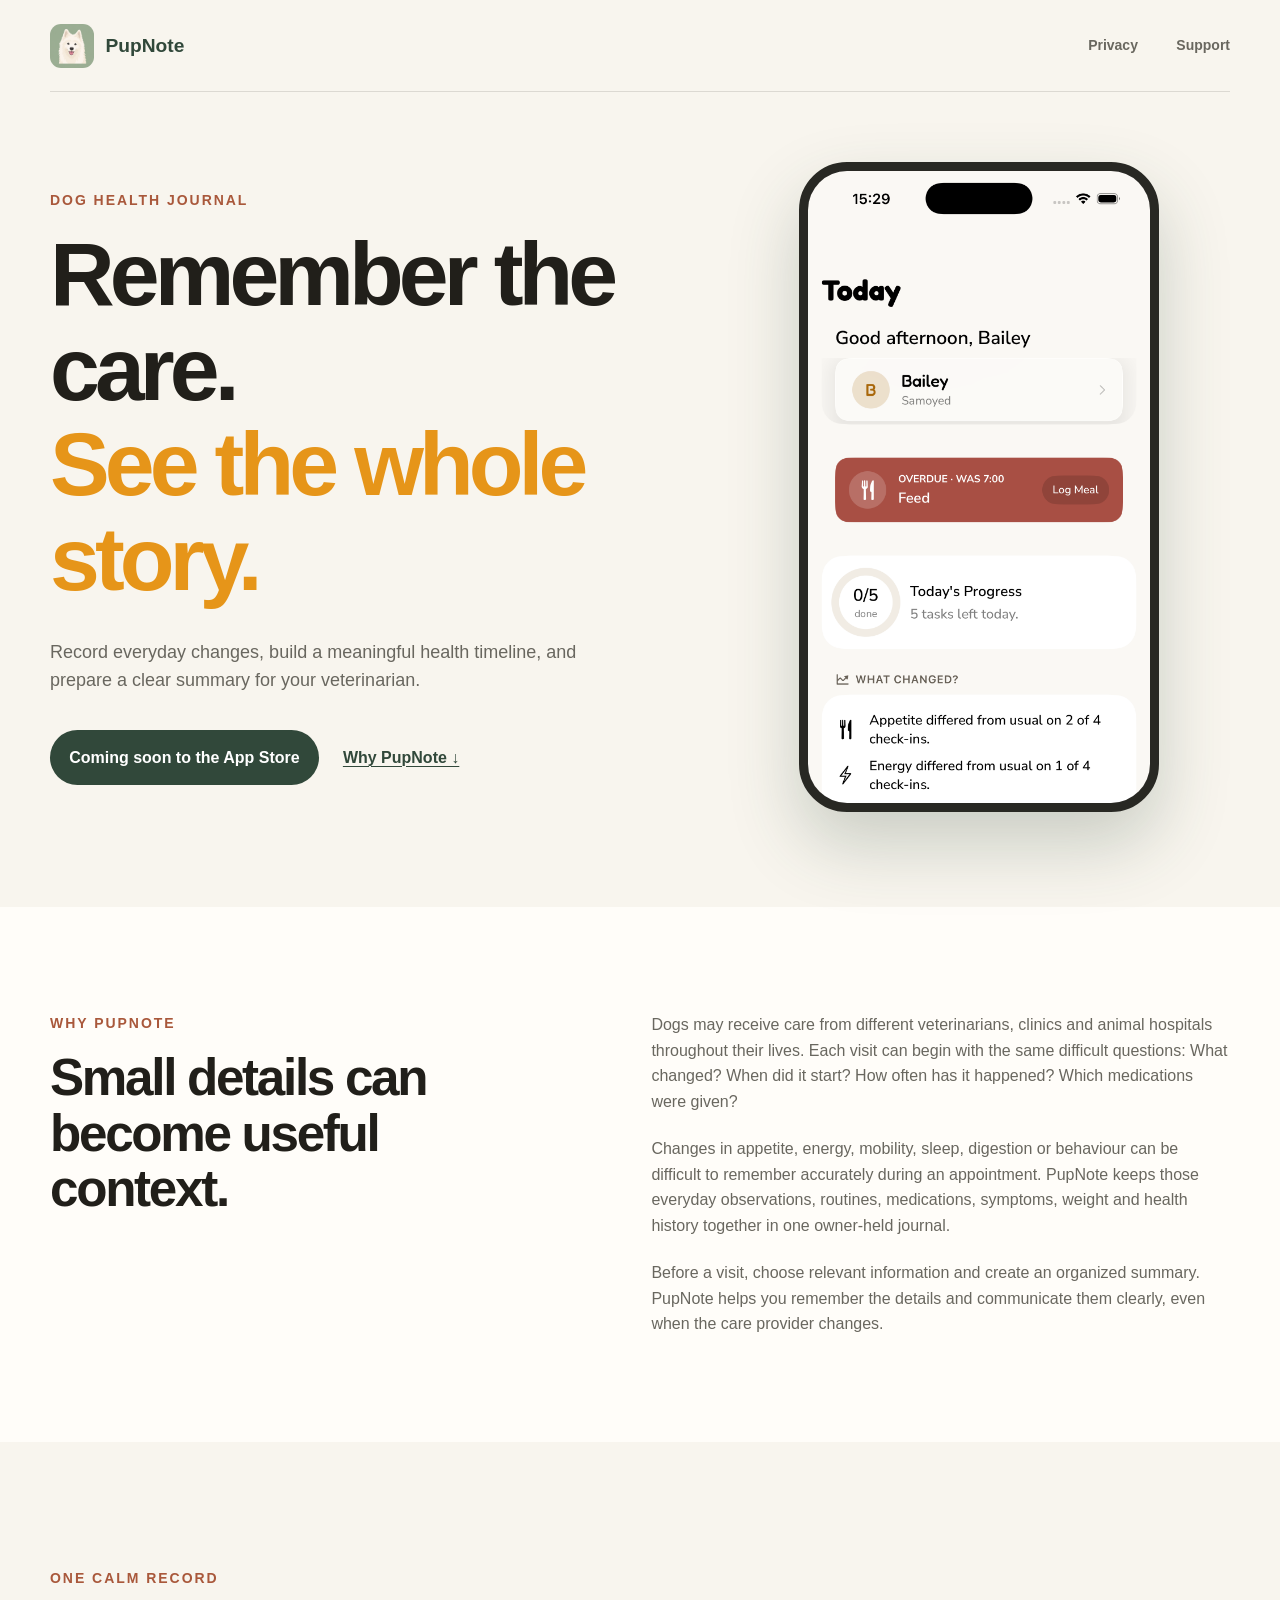
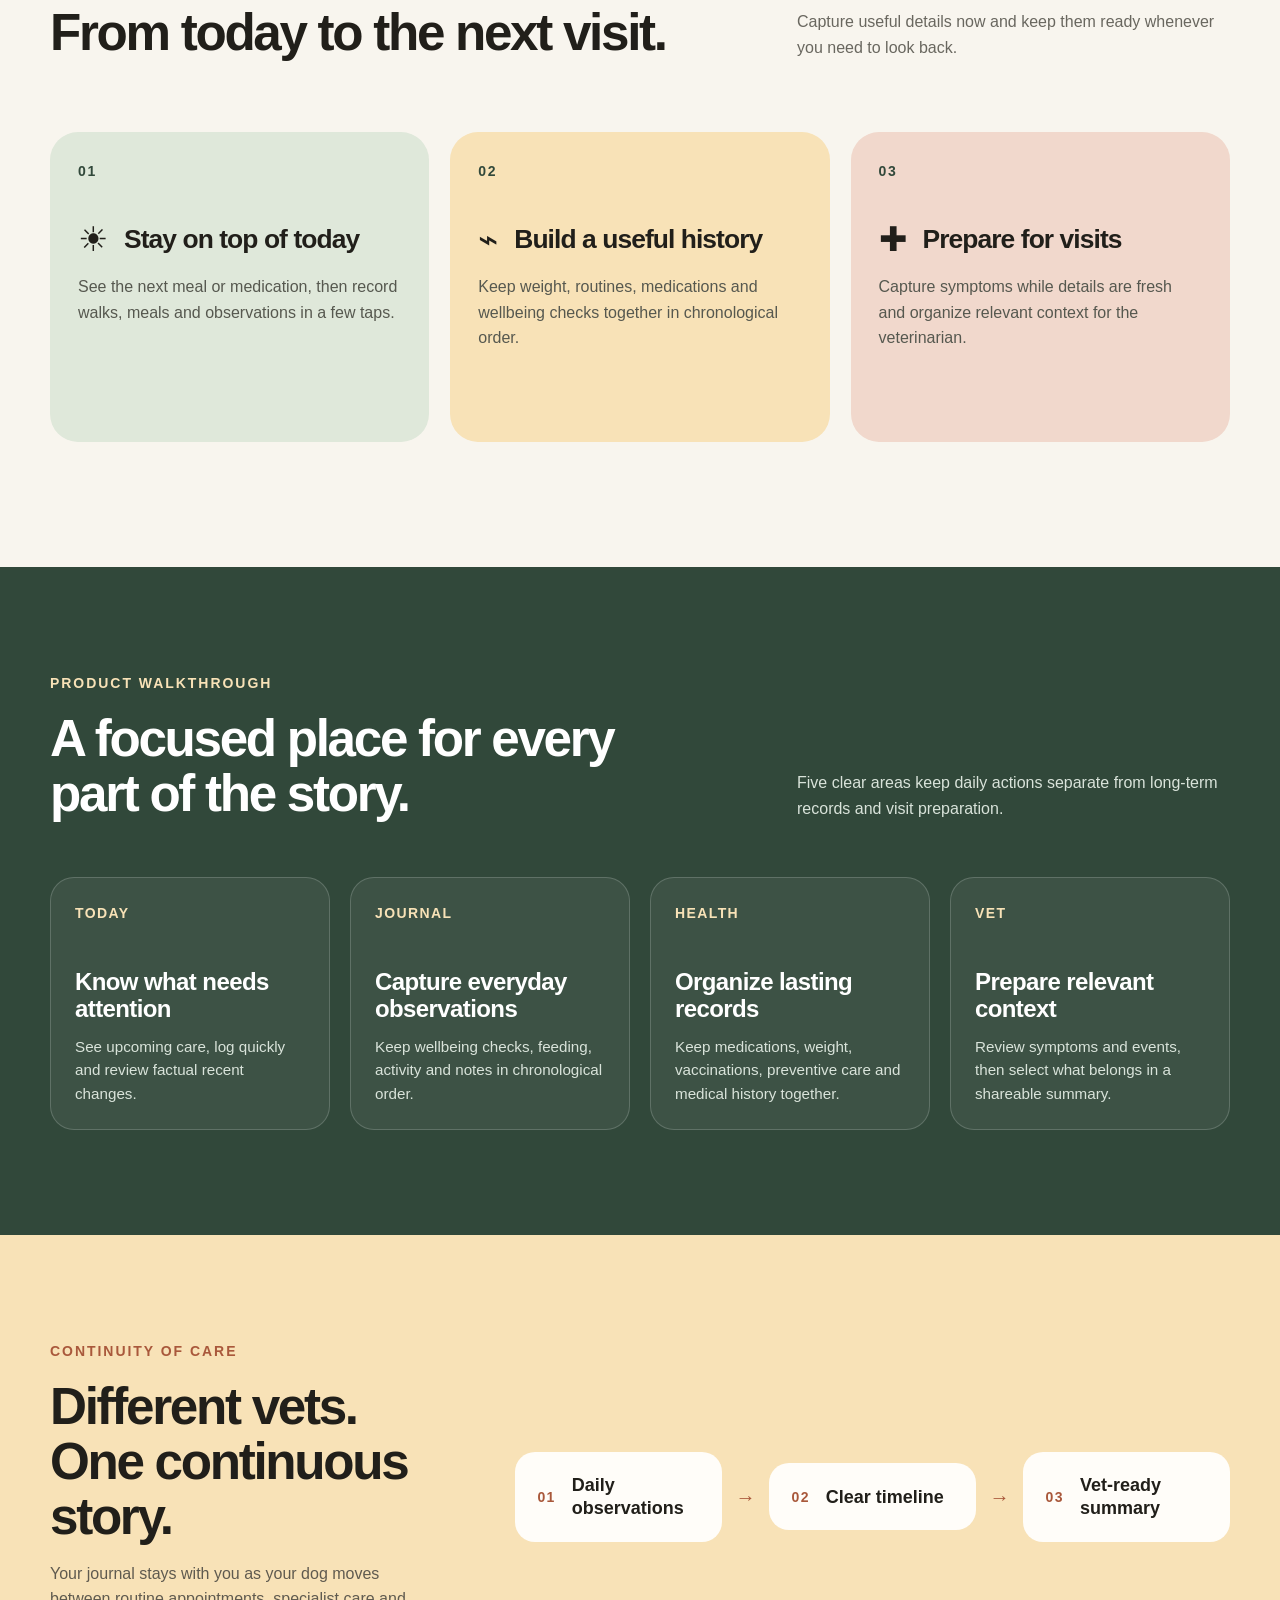
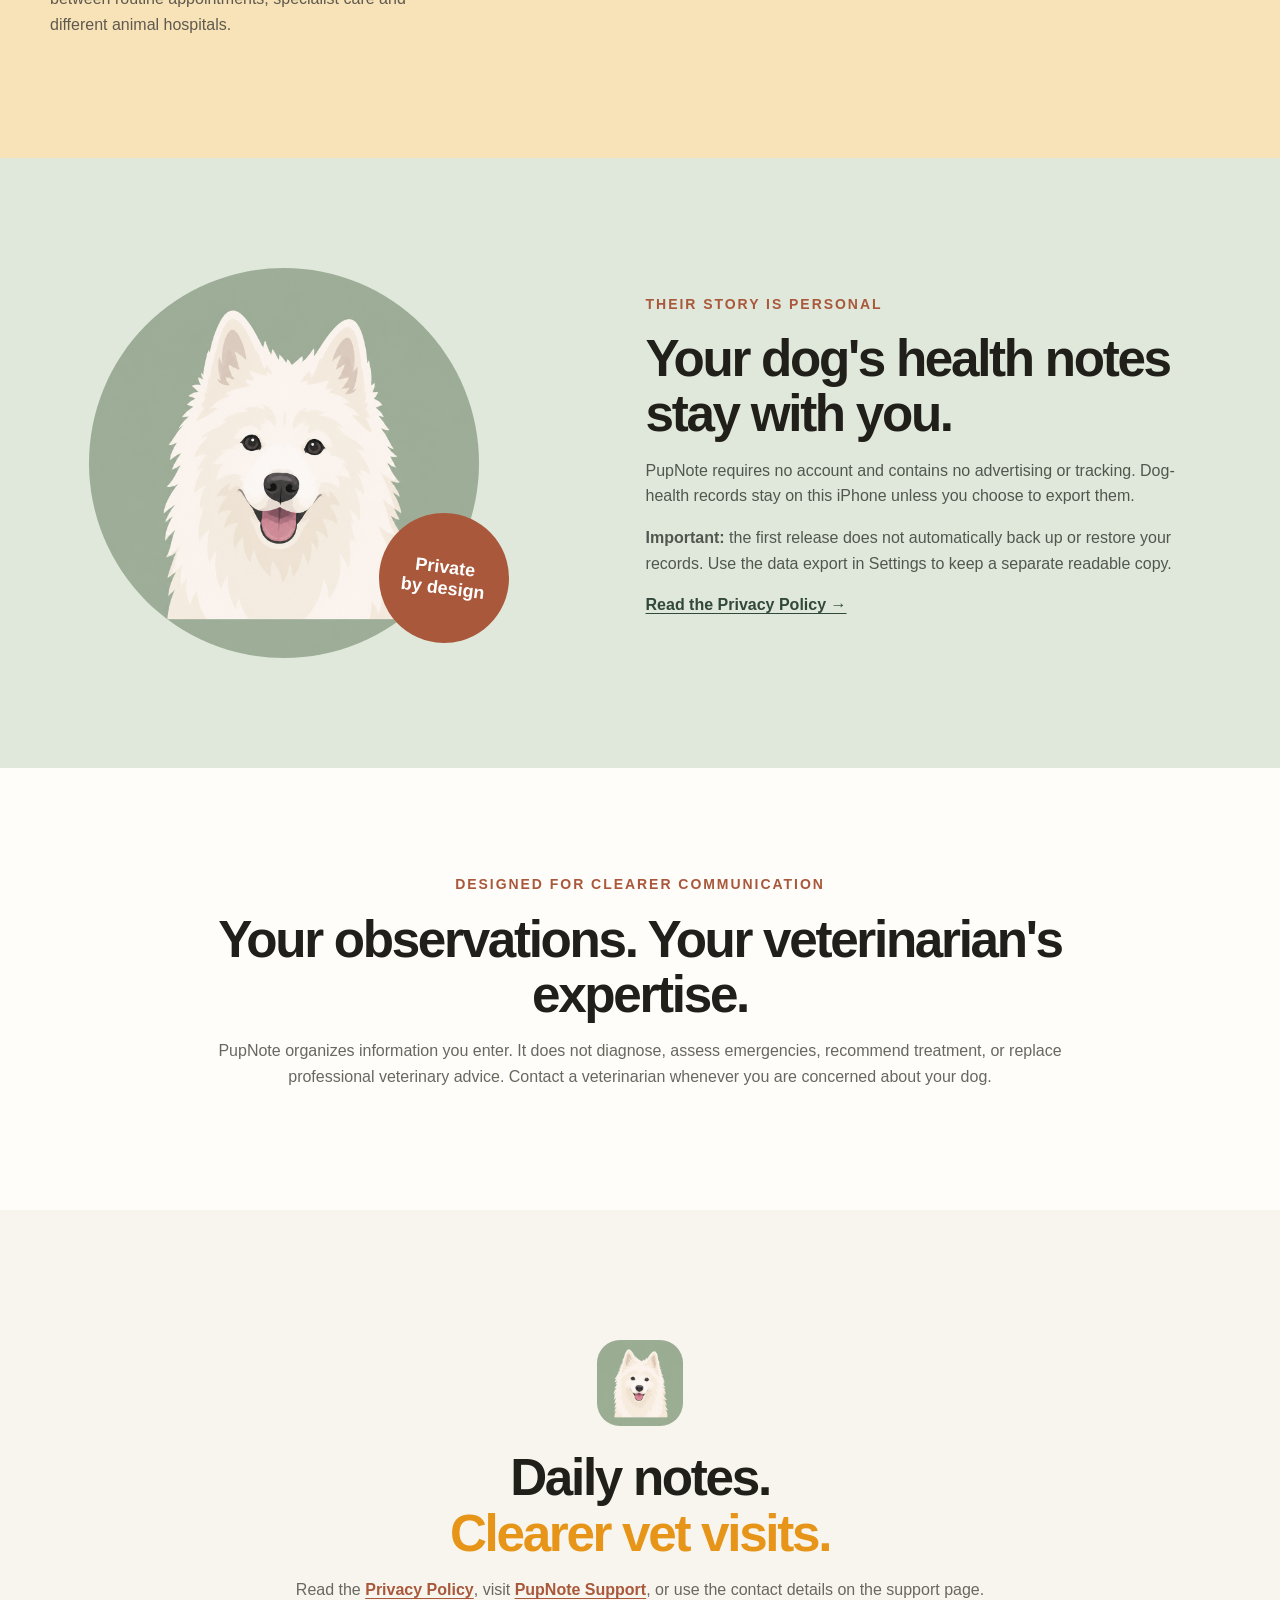
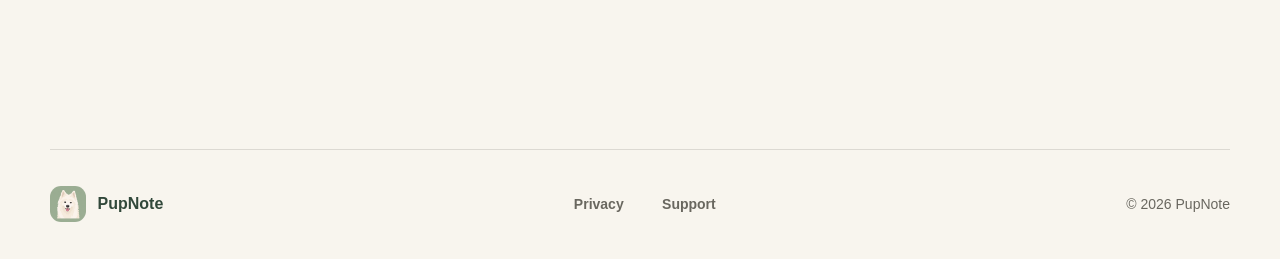
==== commit decc5ad3: "Use light mode hero and compact cards" ====
--- a/index.html
+++ b/index.html
@@ -52,9 +52,9 @@
         <p>Capture useful details now and keep them ready whenever you need to look back.</p>
       </div>
       <div class="feature-grid">
-        <article class="feature-card sage"><span class="number">01</span><span class="feature-icon" aria-hidden="true">☀</span><h3>Stay on top of today</h3><p>See the next meal or medication, then record walks, meals and observations in a few taps.</p></article>
-        <article class="feature-card amber"><span class="number">02</span><span class="feature-icon" aria-hidden="true">⌁</span><h3>Build a useful history</h3><p>Keep weight, routines, medications and wellbeing checks together in chronological order.</p></article>
-        <article class="feature-card clay"><span class="number">03</span><span class="feature-icon" aria-hidden="true">✚</span><h3>Prepare for visits</h3><p>Capture symptoms while details are fresh and organize relevant context for the veterinarian.</p></article>
+        <article class="feature-card sage"><span class="number">01</span><div class="feature-title"><span class="feature-icon" aria-hidden="true">☀</span><h3>Stay on top of today</h3></div><p>See the next meal or medication, then record walks, meals and observations in a few taps.</p></article>
+        <article class="feature-card amber"><span class="number">02</span><div class="feature-title"><span class="feature-icon" aria-hidden="true">⌁</span><h3>Build a useful history</h3></div><p>Keep weight, routines, medications and wellbeing checks together in chronological order.</p></article>
+        <article class="feature-card clay"><span class="number">03</span><div class="feature-title"><span class="feature-icon" aria-hidden="true">✚</span><h3>Prepare for visits</h3></div><p>Capture symptoms while details are fresh and organize relevant context for the veterinarian.</p></article>
       </div>
     </section>
 
--- a/assets/styles.css
+++ b/assets/styles.css
@@ -19,6 +19,11 @@
 .feature-icon{font-size:2.5rem}
 .flow-list strong,.trust-strip strong,.privacy-art span{font-size:1.125rem}
 .document .summary{font-size:1.125rem}
+.feature-card{min-height:310px;padding:1.75rem}
+.feature-title{display:flex;align-items:center;gap:1rem;margin-top:2.5rem}
+.feature-title .feature-icon{flex:0 0 auto;margin:0;font-size:2.1rem;line-height:1}
+.feature-title h3{margin:0}
+.feature-card>p{margin-top:1.1rem}
 
 /* Landing-page narrative sections. */
 .device-shot{margin:0 auto;width:min(100%,360px);height:650px;overflow:hidden;border:9px solid #282823;border-radius:48px;background:#1d1c19;box-shadow:0 32px 70px rgba(49,72,58,.23)}
@@ -31,24 +36,25 @@
 .walkthrough-section{background:var(--forest);color:#fff}
 .walkthrough-section .section-heading>p{color:#d9e3da}
 .walkthrough-section .eyebrow{color:var(--amber-soft)}
-.walkthrough-grid{display:grid;grid-template-columns:repeat(4,1fr);gap:1rem;margin-top:4rem}
-.walkthrough-grid article{min-height:285px;padding:1.6rem;display:flex;flex-direction:column;border:1px solid rgba(255,255,255,.18);border-radius:24px;background:rgba(255,255,255,.06)}
+.walkthrough-grid{display:grid;grid-template-columns:repeat(4,minmax(0,1fr));gap:1.25rem;margin-top:3.5rem}
+.walkthrough-grid article{min-height:250px;padding:1.5rem;display:flex;flex-direction:column;border:1px solid rgba(255,255,255,.18);border-radius:24px;background:rgba(255,255,255,.06)}
 .walkthrough-grid span{color:var(--amber-soft);font-size:.875rem;font-weight:800;letter-spacing:.1em;text-transform:uppercase}
-.walkthrough-grid h3{margin:auto 0 .8rem;font-size:1.65rem;letter-spacing:-.03em}
-.walkthrough-grid p{margin:0;color:#d9e3da}
-.continuity-section{display:grid;grid-template-columns:.8fr 1.2fr;gap:7rem;align-items:center;background:var(--amber-soft)}
+.walkthrough-grid h3{margin:2.75rem 0 .75rem;font-size:1.5rem;line-height:1.12;letter-spacing:-.025em}
+.walkthrough-grid p{margin:0;color:#d9e3da;font-size:.95rem;line-height:1.55}
+.continuity-section{display:grid;grid-template-columns:.7fr 1.3fr;gap:5rem;align-items:center;background:var(--amber-soft)}
 .continuity-section>div:first-child>p:last-child{color:#5f5a4f}
-.continuity-flow{display:grid;grid-template-columns:1fr auto 1fr auto 1fr;align-items:center;gap:.75rem}
-.continuity-flow div{min-height:150px;padding:1.25rem;display:flex;flex-direction:column;justify-content:space-between;border-radius:20px;background:var(--paper)}
+.continuity-flow{display:grid;grid-template-columns:minmax(145px,1fr) 28px minmax(145px,1fr) 28px minmax(145px,1fr);align-items:center;gap:.6rem}
+.continuity-flow div{min-height:0;padding:1.4rem;display:grid;grid-template-columns:auto 1fr;align-items:center;gap:1rem;border-radius:20px;background:var(--paper)}
 .continuity-flow span{color:var(--clay);font-size:.875rem;font-weight:800;letter-spacing:.1em}
 .continuity-flow strong{font:750 1.125rem/1.25 var(--display)}
-.continuity-flow b{color:var(--clay);font-size:1.25rem}
+.continuity-flow b{color:var(--clay);font-size:1.25rem;text-align:center}
 .safety-section{max-width:none;text-align:center;background:var(--paper)}
 .safety-section h2,.safety-section>p:last-child{max-width:850px;margin-left:auto;margin-right:auto}
 .safety-section>p:last-child{color:var(--muted)}
 .closing a{color:var(--clay);font-weight:750}
 
 @media(max-width:580px){.hero h1{font-size:clamp(3rem,14vw,4.2rem)}.button,.text-link{font-size:1rem}.privacy-art span{font-size:.875rem}}
-@media(max-width:900px){.story-section,.continuity-section{grid-template-columns:1fr;gap:2.5rem}.walkthrough-grid{grid-template-columns:repeat(2,1fr)}.continuity-flow{grid-template-columns:1fr}.continuity-flow b{transform:rotate(90deg);text-align:center}.hero-device{height:620px}}
-@media(max-width:580px){.story-section,.walkthrough-section,.continuity-section,.safety-section{padding:78px 20px}.walkthrough-grid{grid-template-columns:1fr;margin-top:2.5rem}.walkthrough-grid article{min-height:230px}.device-shot{height:570px;border-width:7px;border-radius:40px}.continuity-flow div{min-height:125px}}
+@media(max-width:1050px){.continuity-section{grid-template-columns:1fr;gap:3rem}}
+@media(max-width:900px){.story-section{grid-template-columns:1fr;gap:2.5rem}.walkthrough-grid{grid-template-columns:repeat(2,1fr)}.continuity-flow{grid-template-columns:1fr}.continuity-flow b{transform:rotate(90deg)}.hero-device{height:620px}}
+@media(max-width:580px){.story-section,.walkthrough-section,.continuity-section,.safety-section{padding:78px 20px}.walkthrough-grid{grid-template-columns:1fr;gap:.9rem;margin-top:2.5rem}.walkthrough-grid article{min-height:0;padding:1.4rem}.walkthrough-grid h3{margin:2rem 0 .65rem}.feature-card{min-height:0}.feature-title{margin-top:1.75rem}.device-shot{height:570px;border-width:7px;border-radius:40px}.continuity-flow{gap:.35rem}.continuity-flow div{padding:1.2rem}}
 @media(prefers-reduced-motion:reduce){html{scroll-behavior:auto}}
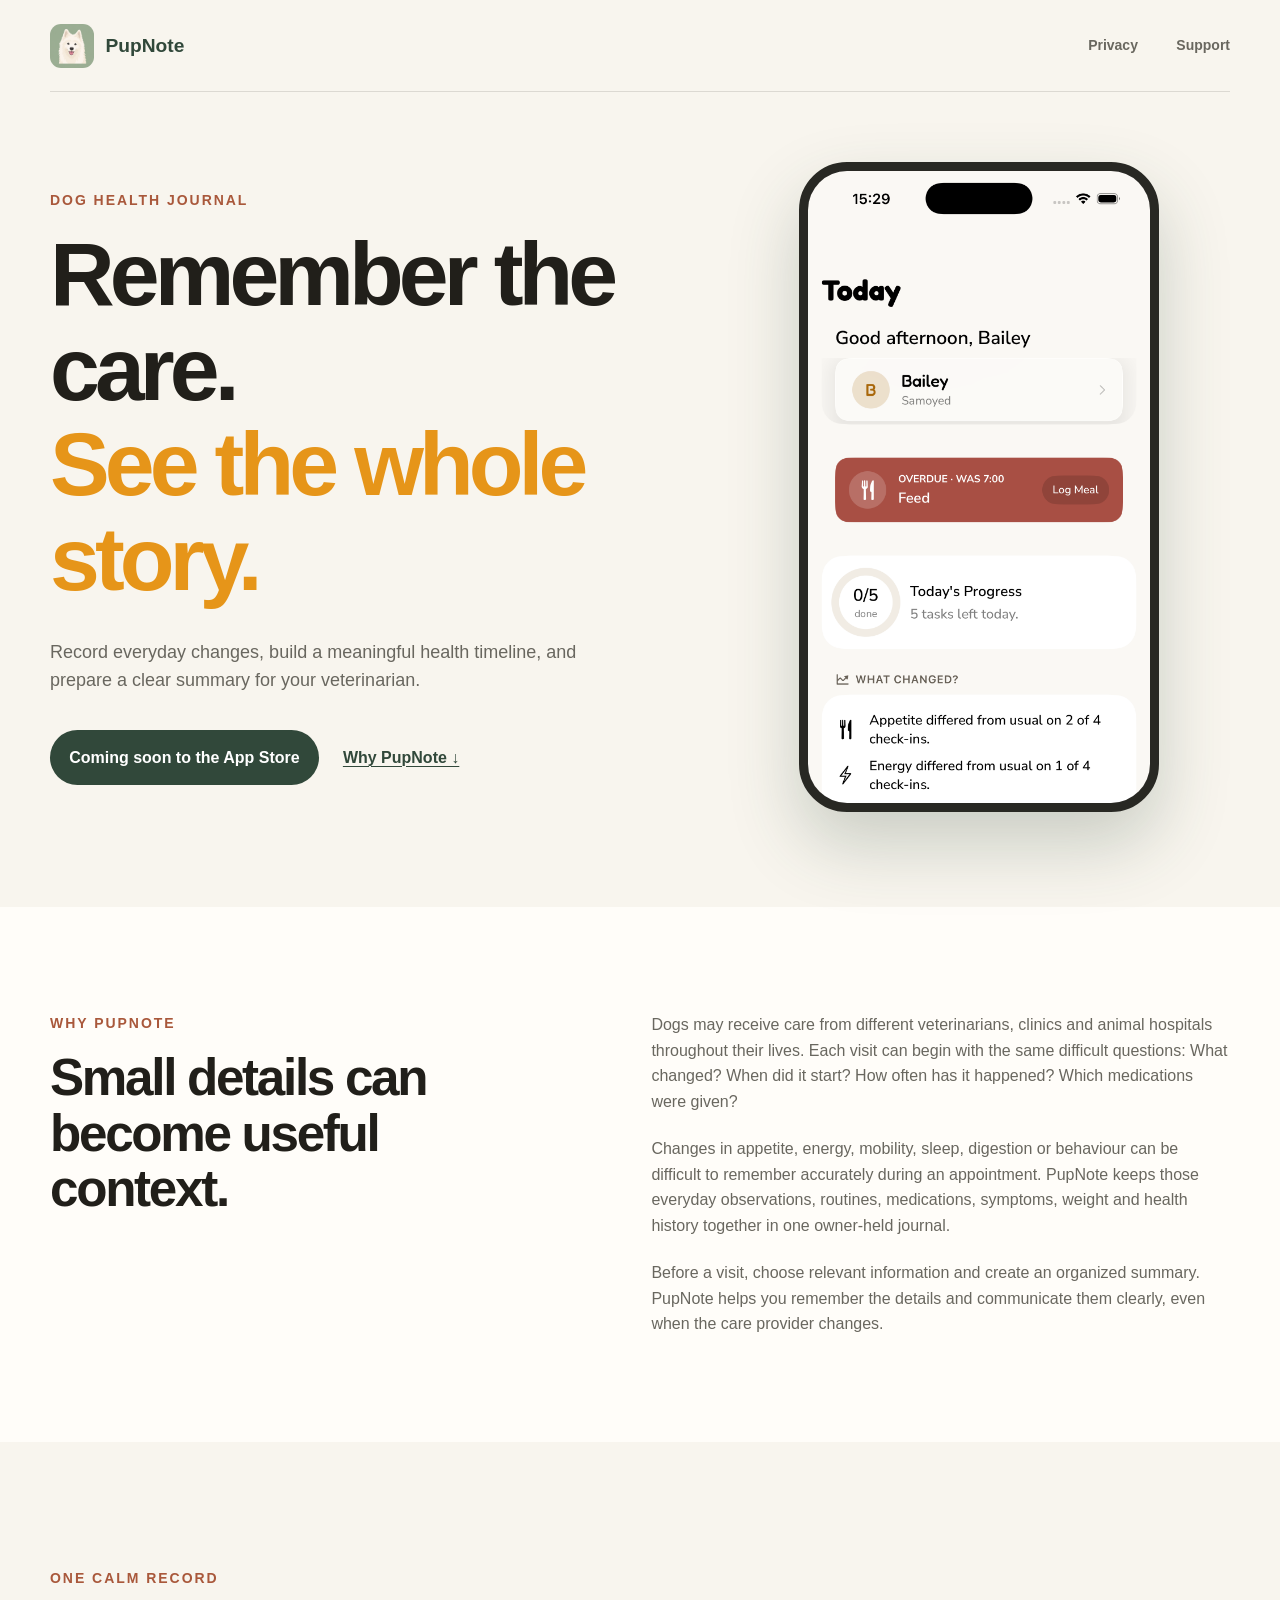
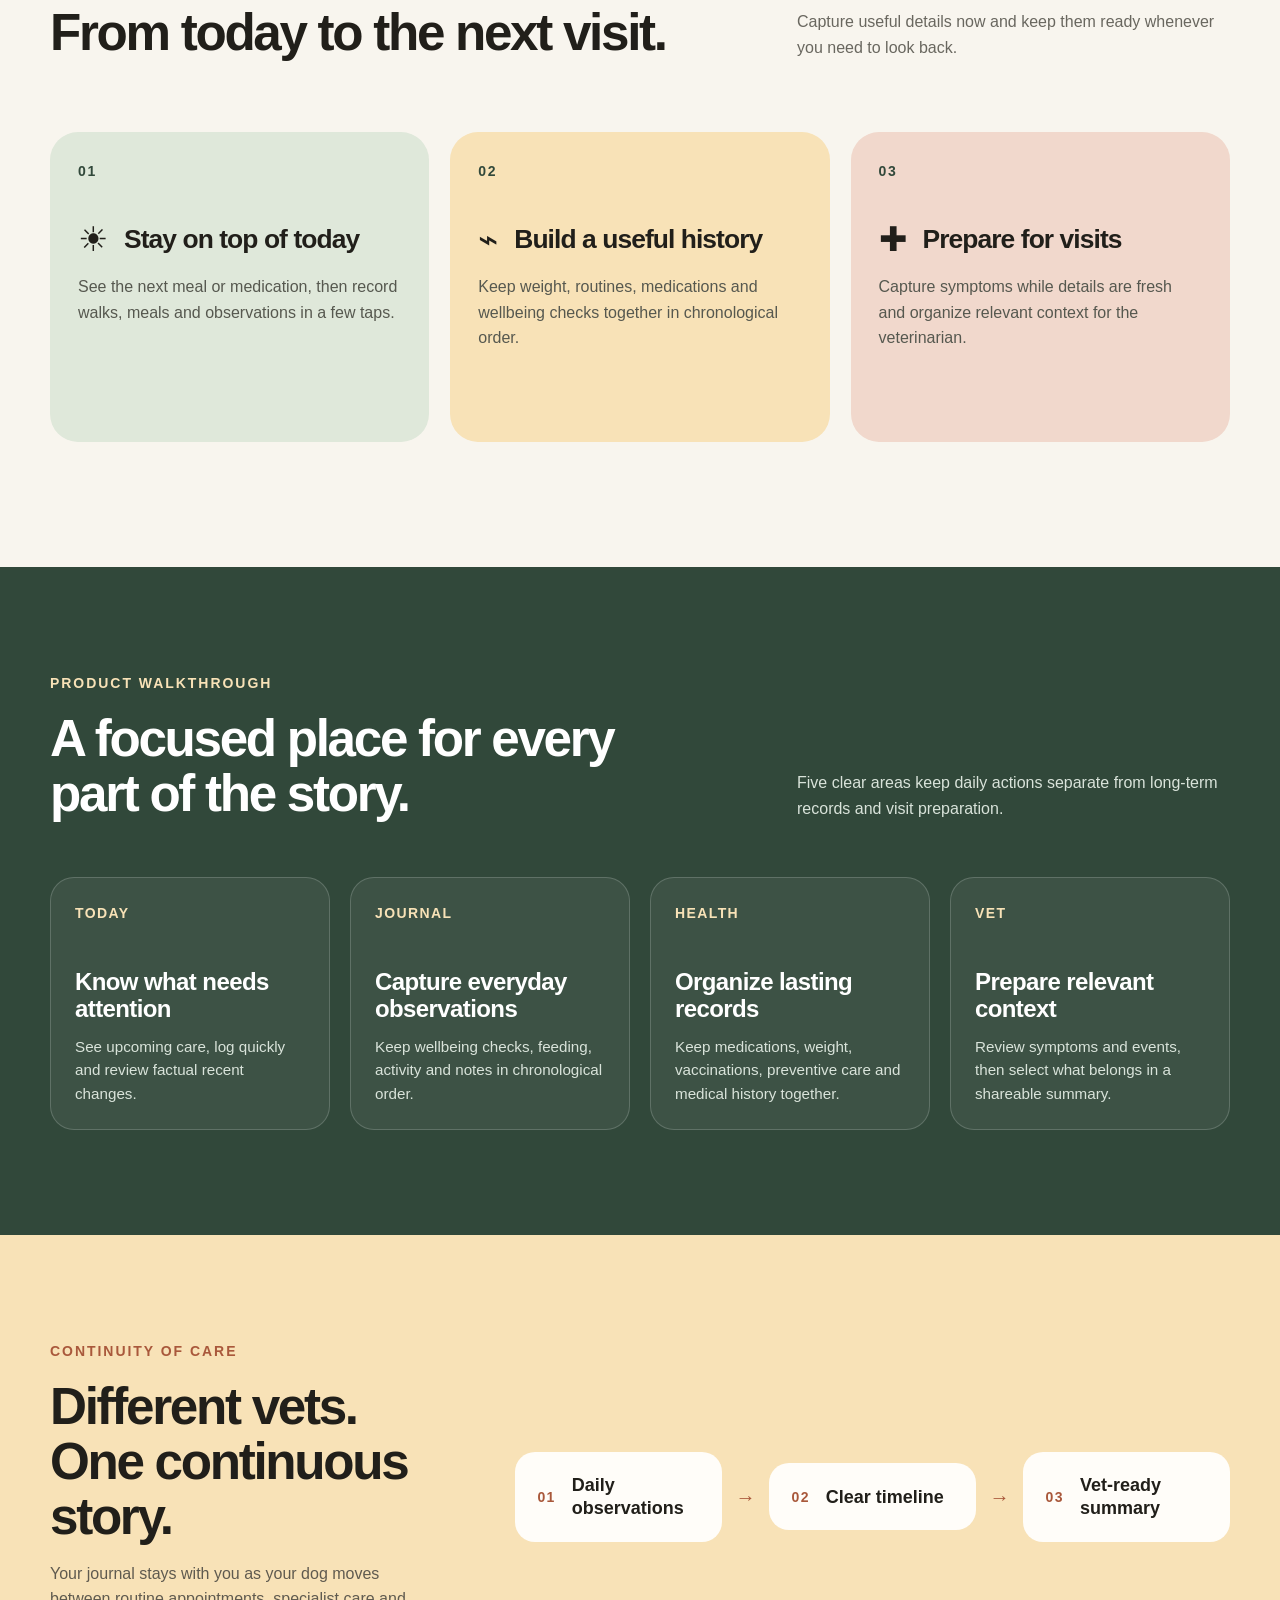
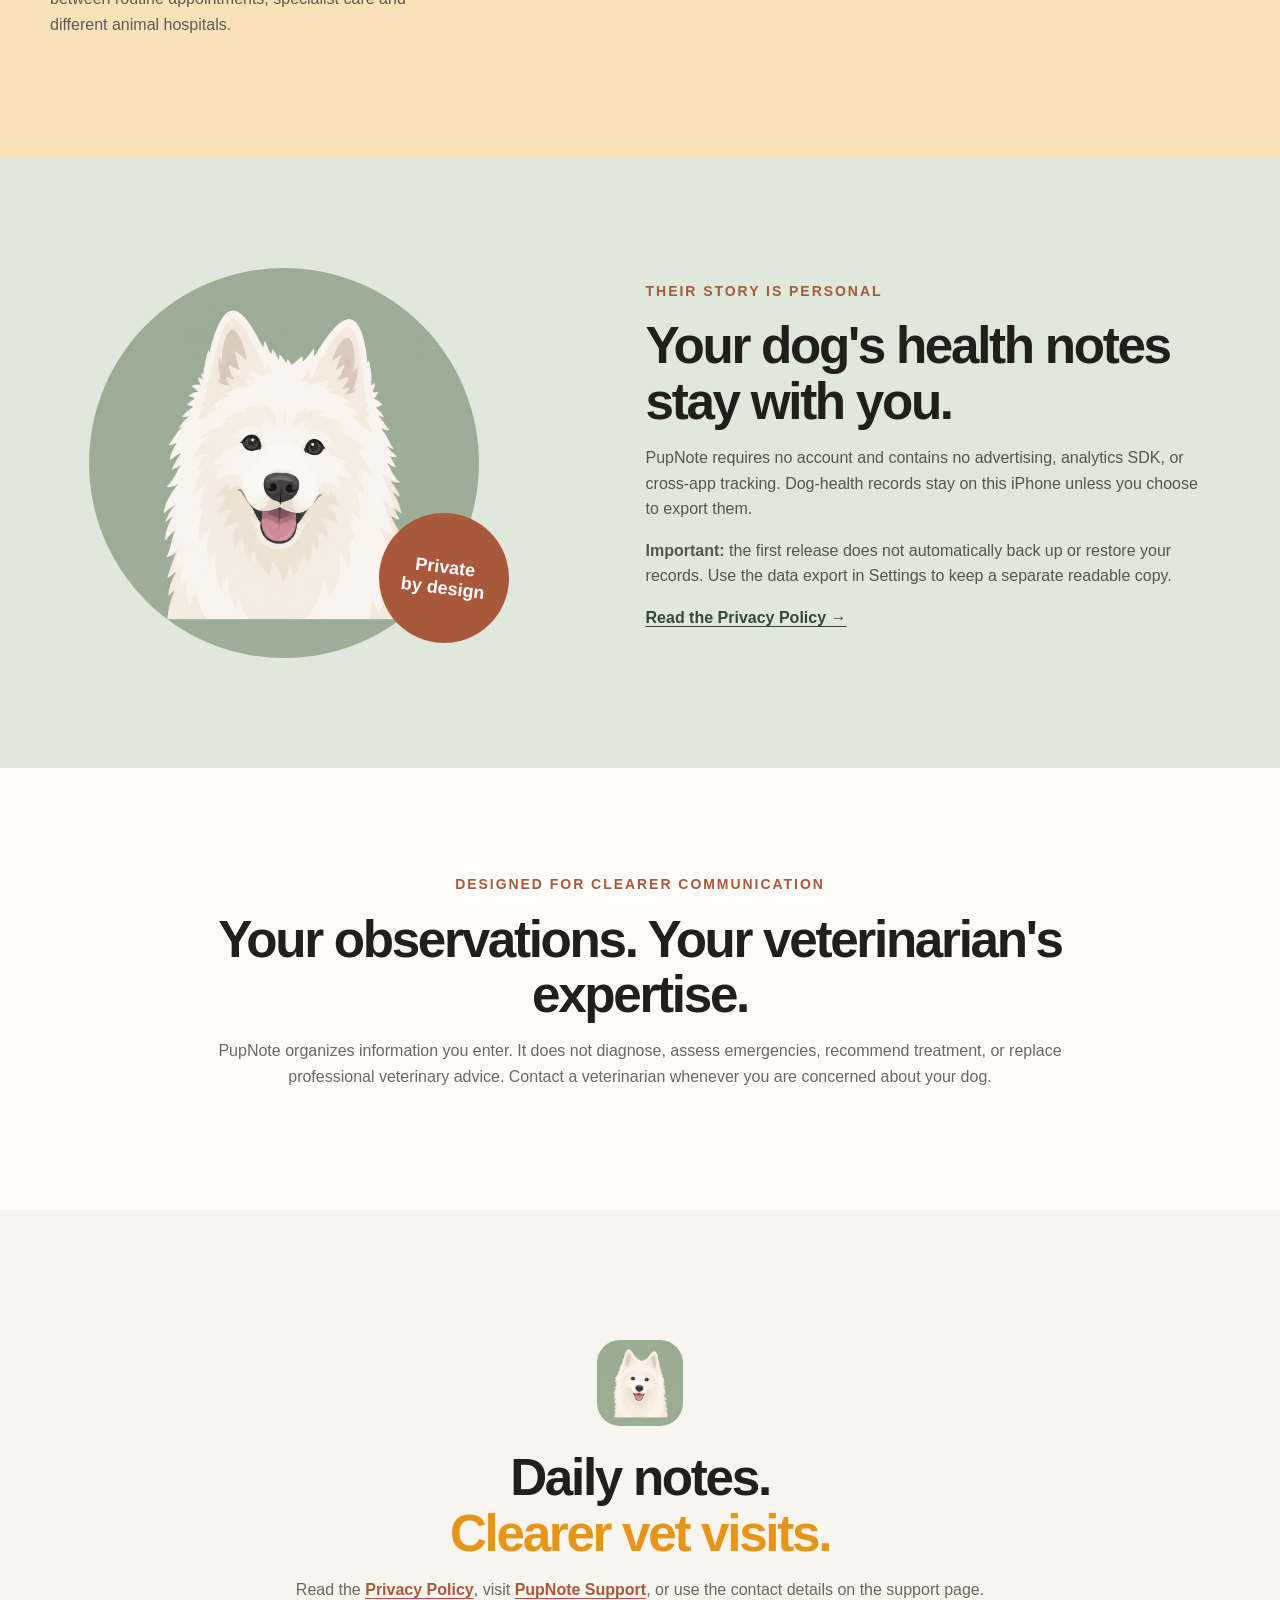
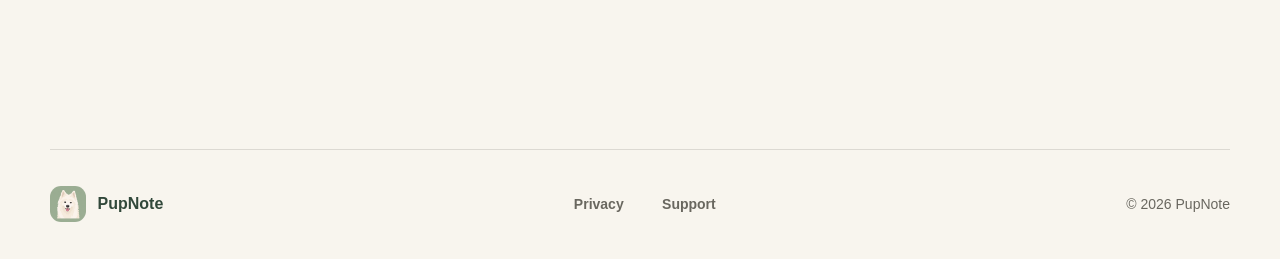
==== commit cadc775b: "Align public privacy pages with local-only release" ====
--- a/index.html
+++ b/index.html
@@ -92,7 +92,7 @@
       <div>
         <p class="eyebrow">Their story is personal</p>
         <h2 id="privacy-title">Your dog's health notes stay with you.</h2>
-        <p>PupNote requires no account and contains no advertising or tracking. Dog-health records stay on this iPhone unless you choose to export them.</p>
+        <p>PupNote requires no account and contains no advertising, analytics SDK, or cross-app tracking. Dog-health records stay on this iPhone unless you choose to export them.</p>
         <p><strong>Important:</strong> the first release does not automatically back up or restore your records. Use the data export in Settings to keep a separate readable copy.</p>
         <p><a class="text-link" href="privacy/">Read the Privacy Policy →</a></p>
       </div>
